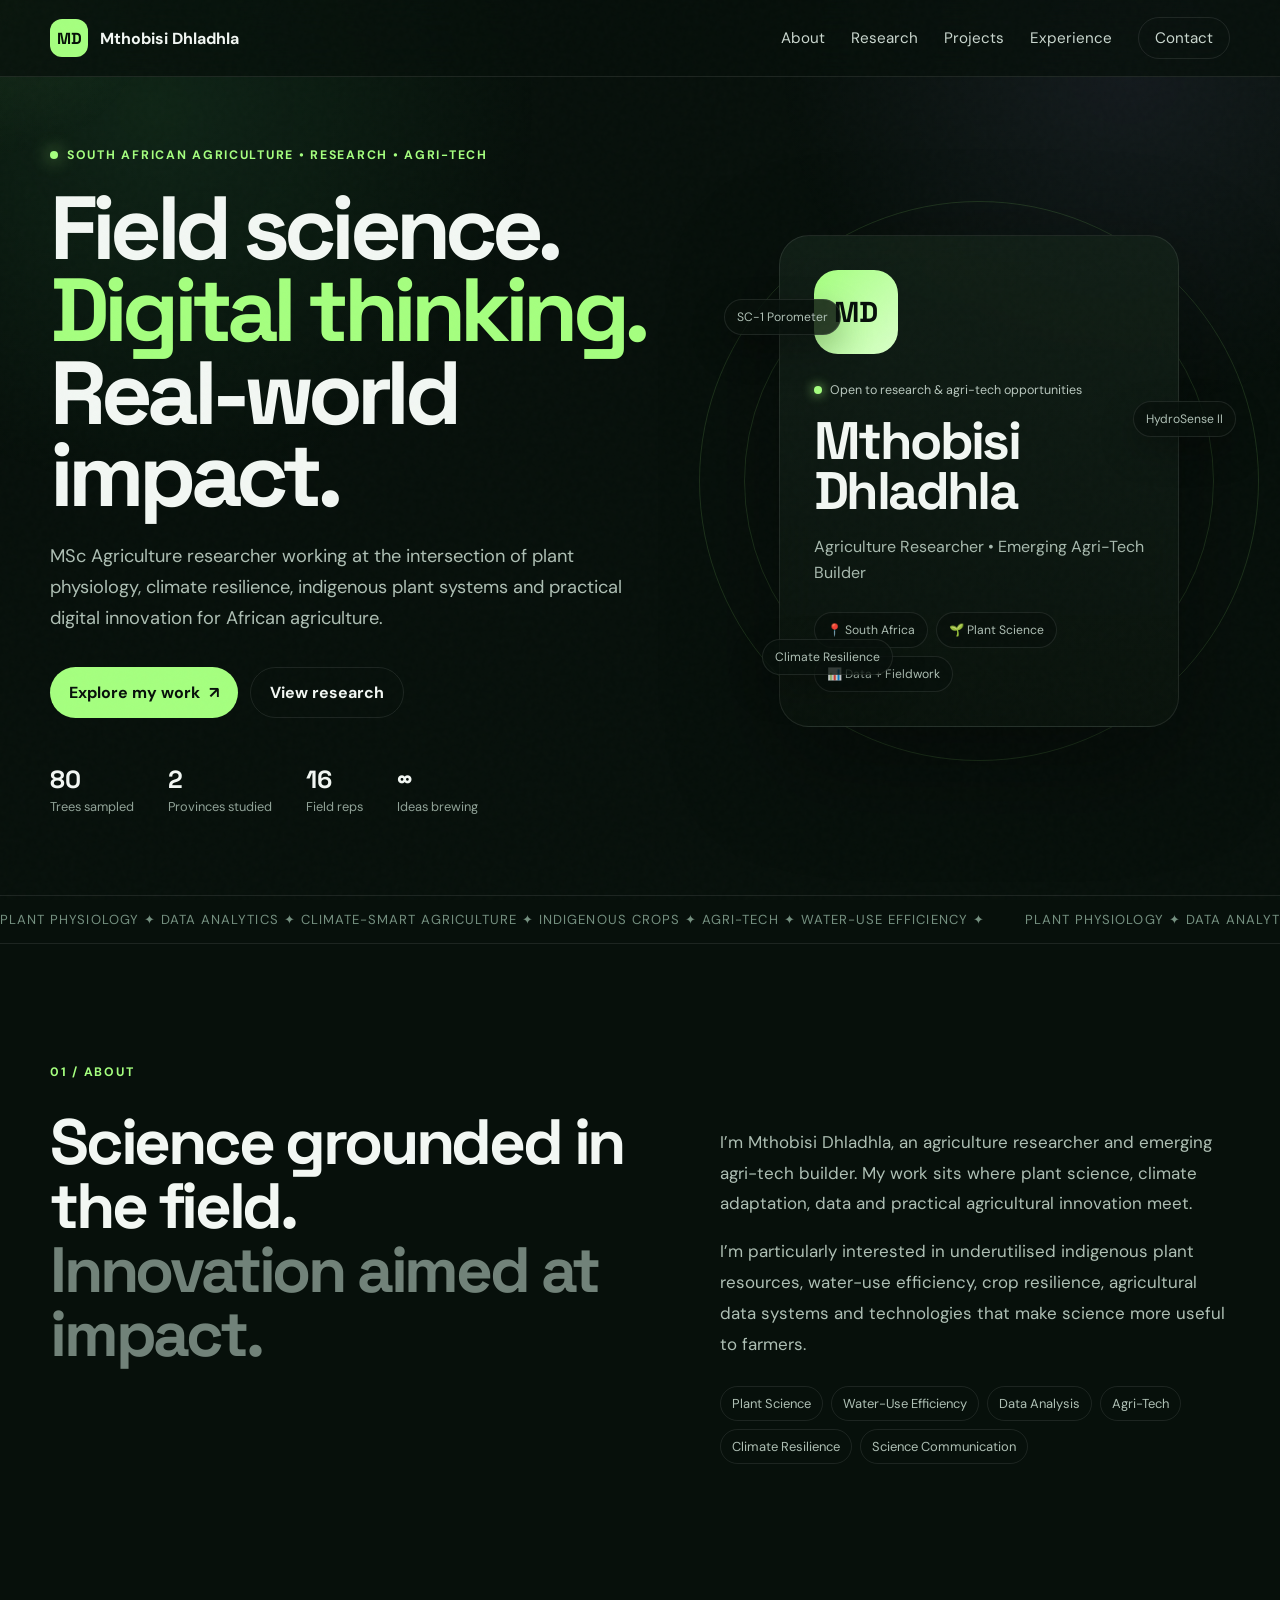
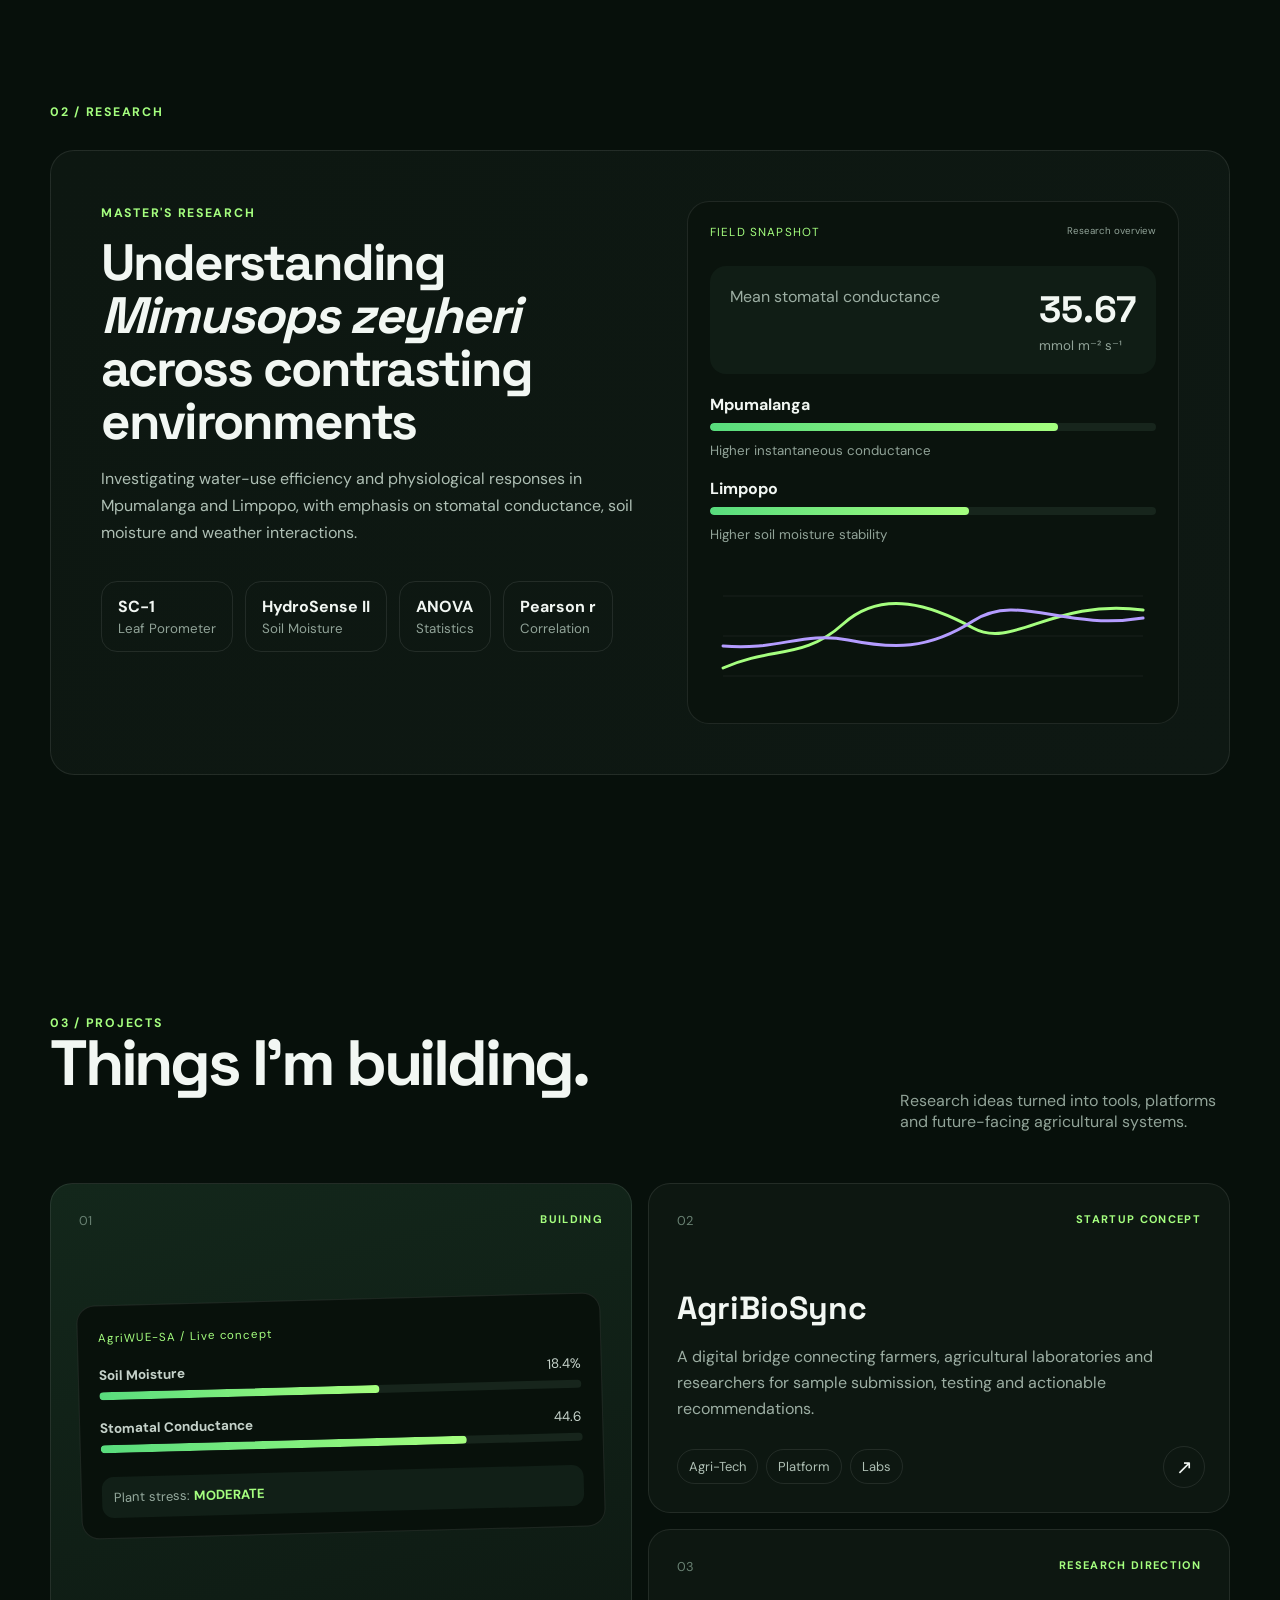
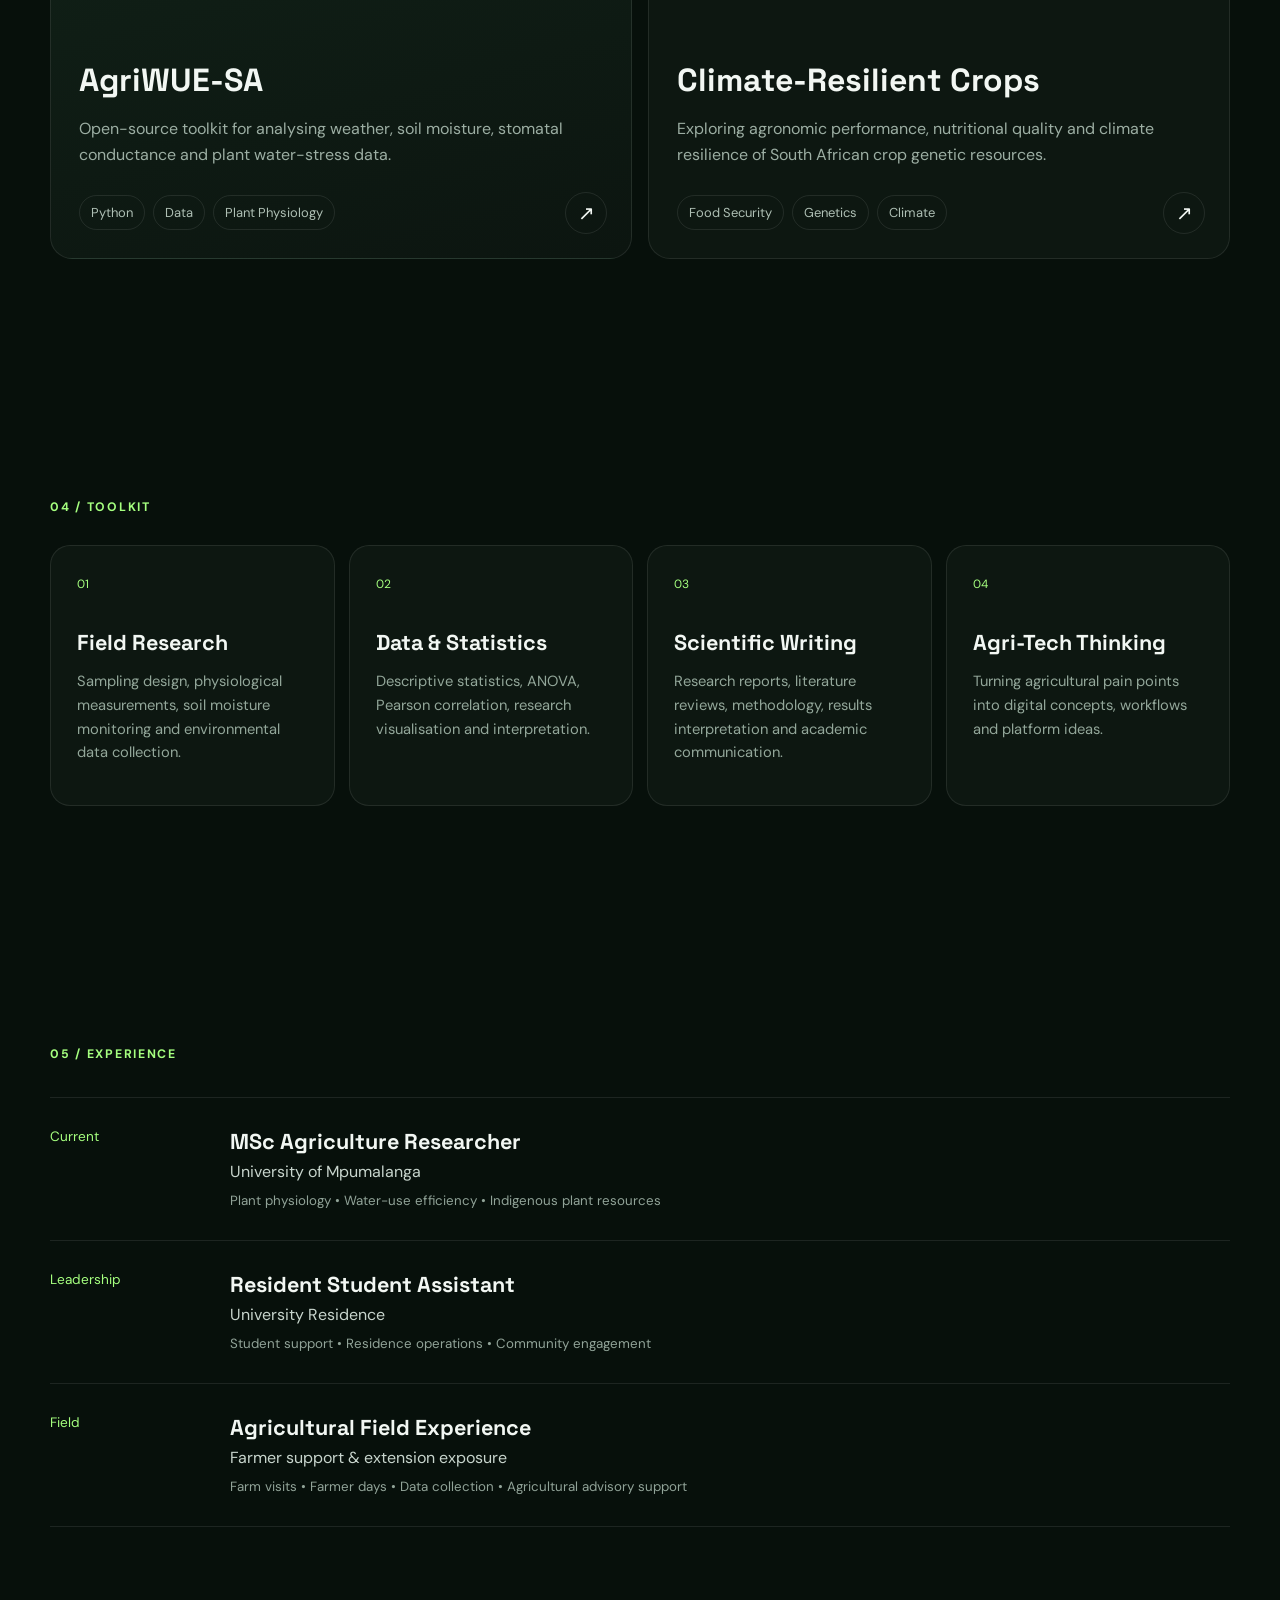
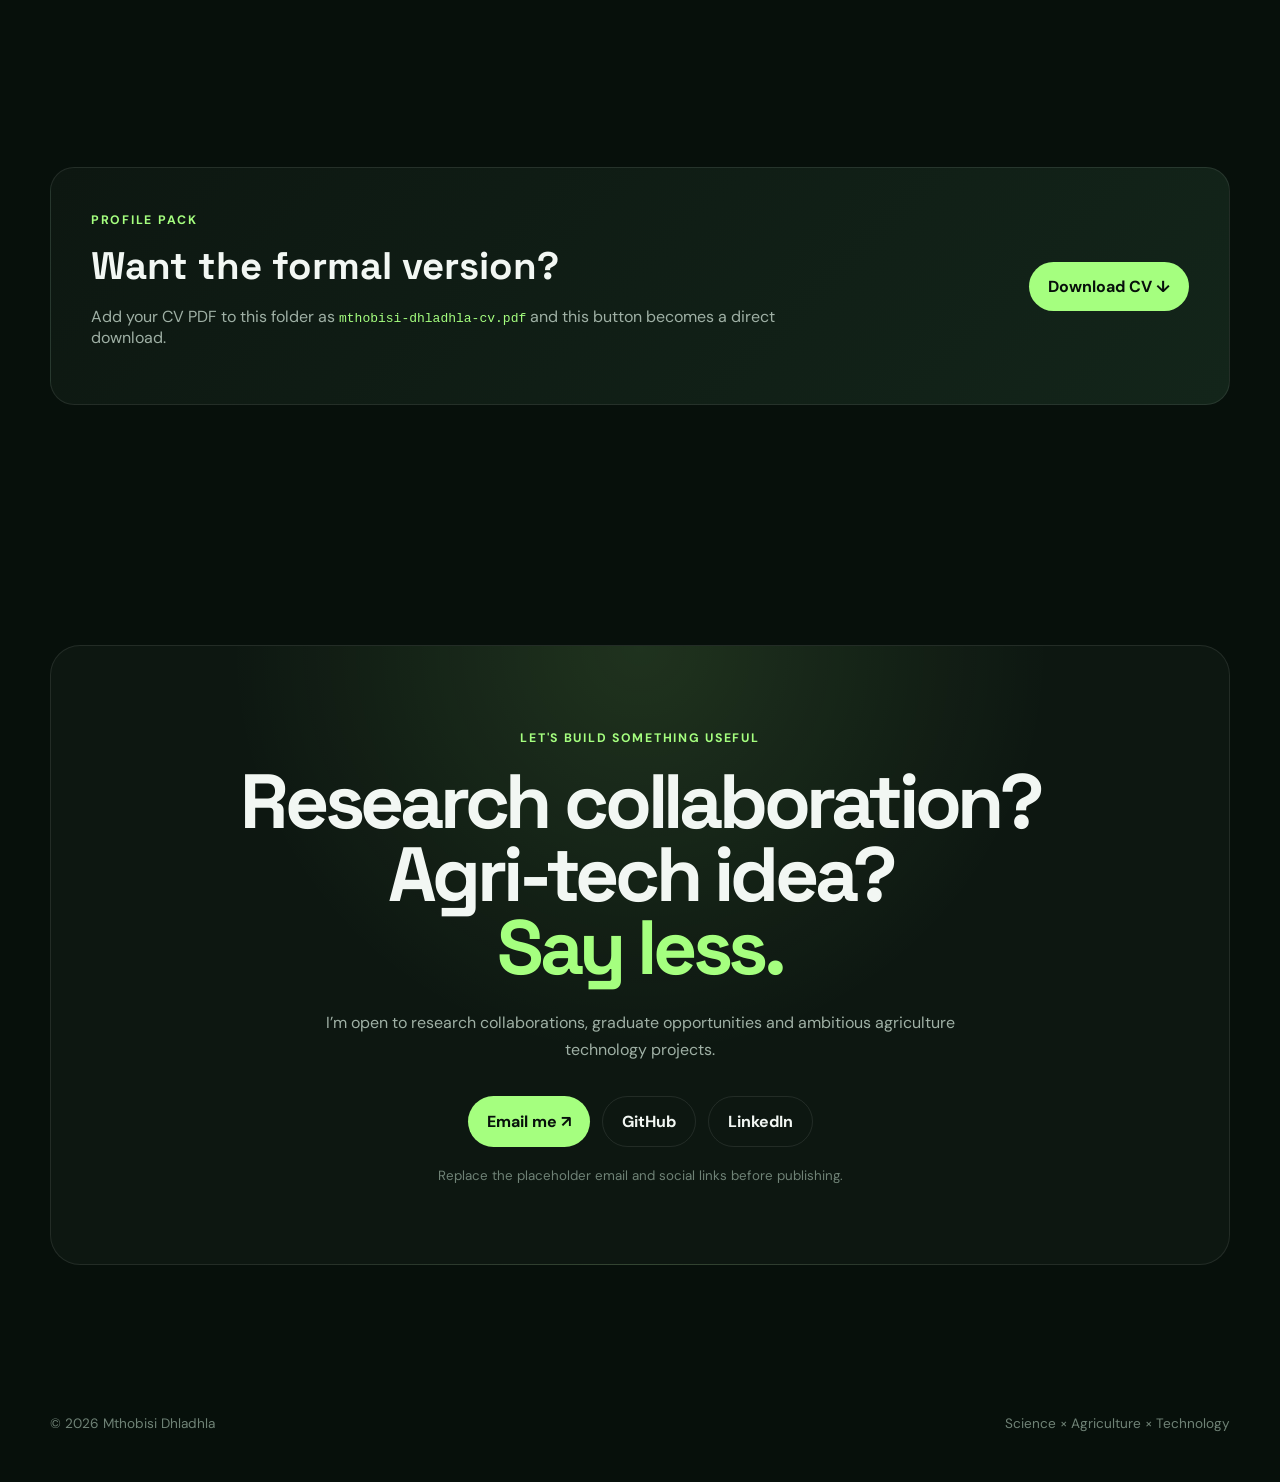
==== index.html @ c4915d4e "Add files via upload" ====
<!DOCTYPE html>
<html lang="en">
<head>
  <meta charset="UTF-8" />
  <meta name="viewport" content="width=device-width, initial-scale=1.0" />

  <title>Mthobisi Dhladhla | Agriculture Researcher & Agri-Tech Builder</title>
  <meta name="description" content="Official portfolio of Mthobisi Dhladhla, a South African agriculture researcher focused on plant physiology, water-use efficiency, climate resilience, indigenous plant systems and agri-tech innovation." />
  <meta name="keywords" content="Mthobisi Dhladhla, agriculture researcher, South Africa, University of Mpumalanga, plant physiology, water use efficiency, Mimusops zeyheri, climate resilient agriculture, agri-tech, indigenous plants" />
  <meta name="author" content="Mthobisi Dhladhla" />
  <meta name="robots" content="index, follow, max-image-preview:large" />
  <meta name="theme-color" content="#07100b" />

  <!-- Replace the URL below with your final custom domain before publishing -->
  <link rel="canonical" href="https://YOUR-DOMAIN.com/" />

  <!-- Open Graph -->
  <meta property="og:type" content="website" />
  <meta property="og:title" content="Mthobisi Dhladhla | Agriculture Researcher & Agri-Tech Builder" />
  <meta property="og:description" content="Research, plant science, climate resilience and agri-tech innovation from South Africa." />
  <meta property="og:url" content="https://YOUR-DOMAIN.com/" />
  <meta property="og:site_name" content="Mthobisi Dhladhla" />
  <meta property="og:image" content="https://YOUR-DOMAIN.com/og-card.svg" />

  <!-- X / Twitter -->
  <meta name="twitter:card" content="summary_large_image" />
  <meta name="twitter:title" content="Mthobisi Dhladhla | Agriculture Researcher & Agri-Tech Builder" />
  <meta name="twitter:description" content="Research, plant science, climate resilience and agri-tech innovation from South Africa." />
  <meta name="twitter:image" content="https://YOUR-DOMAIN.com/og-card.svg" />

  <link rel="icon" href="favicon.svg" type="image/svg+xml" />
  <link rel="preconnect" href="https://fonts.googleapis.com">
  <link rel="preconnect" href="https://fonts.gstatic.com" crossorigin>
  <link href="https://fonts.googleapis.com/css2?family=DM+Sans:wght@400;500;600;700&family=Space+Grotesk:wght@500;600;700&display=swap" rel="stylesheet">
  <link rel="stylesheet" href="styles.css" />

  <script type="application/ld+json">
  {
    "@context": "https://schema.org",
    "@type": "Person",
    "name": "Mthobisi Dhladhla",
    "url": "https://YOUR-DOMAIN.com/",
    "jobTitle": "Agriculture Researcher",
    "description": "South African agriculture researcher working in plant physiology, water-use efficiency, climate resilience, indigenous plant systems and agri-tech.",
    "affiliation": {
      "@type": "CollegeOrUniversity",
      "name": "University of Mpumalanga"
    },
    "knowsAbout": [
      "Agriculture",
      "Plant Physiology",
      "Water-Use Efficiency",
      "Climate Resilience",
      "Mimusops zeyheri",
      "Agri-Tech",
      "Indigenous Plant Resources"
    ],
    "sameAs": [
      "https://github.com/YOUR-USERNAME",
      "https://www.linkedin.com/in/YOUR-LINKEDIN"
    ]
  }
  </script>
</head>
<body>
  <div class="noise"></div>
  <div class="cursor-glow" aria-hidden="true"></div>

  <header class="nav-wrap">
    <nav class="nav container">
      <a class="brand" href="#home" aria-label="Back to top">
        <span class="brand-mark">MD</span>
        <span class="brand-name">Mthobisi Dhladhla</span>
      </a>
      <button class="menu-btn" aria-label="Open navigation" aria-expanded="false">☰</button>
      <div class="nav-links">
        <a href="#about">About</a>
        <a href="#research">Research</a>
        <a href="#projects">Projects</a>
        <a href="#experience">Experience</a>
        <a href="#contact" class="nav-cta">Contact</a>
      </div>
    </nav>
  </header>

  <main>
    <section class="hero container" id="home">
      <div class="hero-copy reveal">
        <div class="eyebrow"><span></span> South African Agriculture • Research • Agri-Tech</div>
        <h1>Field science.<br><em>Digital thinking.</em><br>Real-world impact.</h1>
        <p class="hero-text">
          MSc Agriculture researcher working at the intersection of plant physiology, climate resilience,
          indigenous plant systems and practical digital innovation for African agriculture.
        </p>
        <div class="hero-actions">
          <a href="#projects" class="btn primary">Explore my work <span>↗</span></a>
          <a href="#research" class="btn ghost">View research</a>
        </div>
        <div class="quick-stats">
          <div><strong data-count="80">0</strong><span>Trees sampled</span></div>
          <div><strong data-count="2">0</strong><span>Provinces studied</span></div>
          <div><strong data-count="16">0</strong><span>Field reps</span></div>
          <div><strong>∞</strong><span>Ideas brewing</span></div>
        </div>
      </div>

      <div class="hero-stage reveal">
        <div class="profile-orbit orbit-1"></div>
        <div class="profile-orbit orbit-2"></div>
        <div class="profile-card glass">
          <div class="profile-avatar">MD</div>
          <span class="availability"><i></i> Open to research & agri-tech opportunities</span>
          <h2>Mthobisi<br>Dhladhla</h2>
          <p>Agriculture Researcher • Emerging Agri-Tech Builder</p>
          <div class="profile-meta">
            <span>📍 South Africa</span>
            <span>🌱 Plant Science</span>
            <span>📊 Data + Fieldwork</span>
          </div>
        </div>
        <div class="floating-chip chip-a">SC-1 Porometer</div>
        <div class="floating-chip chip-b">HydroSense II</div>
        <div class="floating-chip chip-c">Climate Resilience</div>
      </div>
    </section>

    <section class="ticker" aria-label="Areas of focus">
      <div class="ticker-track">
        <span>PLANT PHYSIOLOGY ✦ DATA ANALYTICS ✦ CLIMATE-SMART AGRICULTURE ✦ INDIGENOUS CROPS ✦ AGRI-TECH ✦ WATER-USE EFFICIENCY ✦</span>
        <span>PLANT PHYSIOLOGY ✦ DATA ANALYTICS ✦ CLIMATE-SMART AGRICULTURE ✦ INDIGENOUS CROPS ✦ AGRI-TECH ✦ WATER-USE EFFICIENCY ✦</span>
      </div>
    </section>

    <section class="section container" id="about">
      <div class="section-label">01 / About</div>
      <div class="about-grid">
        <h2 class="reveal">Science grounded in the field.<br><span>Innovation aimed at impact.</span></h2>
        <div class="about-copy reveal">
          <p>
            I’m Mthobisi Dhladhla, an agriculture researcher and emerging agri-tech builder. My work sits where
            plant science, climate adaptation, data and practical agricultural innovation meet.
          </p>
          <p>
            I’m particularly interested in underutilised indigenous plant resources, water-use efficiency,
            crop resilience, agricultural data systems and technologies that make science more useful to farmers.
          </p>
          <div class="tags">
            <span>Plant Science</span><span>Water-Use Efficiency</span><span>Data Analysis</span>
            <span>Agri-Tech</span><span>Climate Resilience</span><span>Science Communication</span>
          </div>
        </div>
      </div>
    </section>

    <section class="section container" id="research">
      <div class="section-label">02 / Research</div>
      <div class="research-feature reveal">
        <div class="research-copy">
          <span class="kicker">MASTER'S RESEARCH</span>
          <h2>Understanding <em>Mimusops zeyheri</em> across contrasting environments</h2>
          <p>
            Investigating water-use efficiency and physiological responses in Mpumalanga and Limpopo,
            with emphasis on stomatal conductance, soil moisture and weather interactions.
          </p>
          <div class="metric-row">
            <div><span>SC-1</span><small>Leaf Porometer</small></div>
            <div><span>HydroSense II</span><small>Soil Moisture</small></div>
            <div><span>ANOVA</span><small>Statistics</small></div>
            <div><span>Pearson r</span><small>Correlation</small></div>
          </div>
        </div>

        <div class="research-dashboard">
          <div class="dash-head"><span>FIELD SNAPSHOT</span><small>Research overview</small></div>
          <div class="dash-stat"><span>Mean stomatal conductance</span><strong>35.67</strong><small>mmol m⁻² s⁻¹</small></div>
          <div class="comparison">
            <div>
              <span>Mpumalanga</span>
              <div class="bar"><i style="width:78%"></i></div>
              <small>Higher instantaneous conductance</small>
            </div>
            <div>
              <span>Limpopo</span>
              <div class="bar"><i style="width:58%"></i></div>
              <small>Higher soil moisture stability</small>
            </div>
          </div>
          <svg class="spark" viewBox="0 0 420 120" role="img" aria-label="Stylised field response trend">
            <path class="gridline" d="M0 100H420M0 60H420M0 20H420" />
            <path class="trend trend-a" d="M0 92 C50 70, 80 84, 120 48 S210 30, 250 52 S330 22, 420 34" />
            <path class="trend trend-b" d="M0 70 C55 75, 80 55, 125 64 S205 74, 250 45 S340 55, 420 42" />
          </svg>
        </div>
      </div>
    </section>

    <section class="section container" id="projects">
      <div class="section-heading">
        <div>
          <div class="section-label">03 / Projects</div>
          <h2>Things I’m building.</h2>
        </div>
        <p>Research ideas turned into tools, platforms and future-facing agricultural systems.</p>
      </div>

      <div class="project-grid">
        <article class="project-card featured reveal" data-project="agriwue">
          <div class="project-top"><span class="project-num">01</span><span class="status">BUILDING</span></div>
          <div class="project-visual mini-dashboard">
            <span class="mini-label">AgriWUE-SA / Live concept</span>
            <div class="mini-row"><b>Soil Moisture</b><span>18.4%</span></div>
            <div class="mini-bar"><i style="width:58%"></i></div>
            <div class="mini-row"><b>Stomatal Conductance</b><span>44.6</span></div>
            <div class="mini-bar"><i style="width:76%"></i></div>
            <div class="stress">Plant stress: <strong>MODERATE</strong></div>
          </div>
          <div class="project-content">
            <h3>AgriWUE-SA</h3>
            <p>Open-source toolkit for analysing weather, soil moisture, stomatal conductance and plant water-stress data.</p>
            <div class="project-tags"><span>Python</span><span>Data</span><span>Plant Physiology</span></div>
          </div>
          <button class="project-open" aria-label="Open AgriWUE-SA details">↗</button>
        </article>

        <article class="project-card reveal" data-project="agribiosync">
          <div class="project-top"><span class="project-num">02</span><span class="status">STARTUP CONCEPT</span></div>
          <div class="project-content">
            <h3>AgriBioSync</h3>
            <p>A digital bridge connecting farmers, agricultural laboratories and researchers for sample submission, testing and actionable recommendations.</p>
            <div class="project-tags"><span>Agri-Tech</span><span>Platform</span><span>Labs</span></div>
          </div>
          <button class="project-open" aria-label="Open AgriBioSync details">↗</button>
        </article>

        <article class="project-card reveal" data-project="climate">
          <div class="project-top"><span class="project-num">03</span><span class="status">RESEARCH DIRECTION</span></div>
          <div class="project-content">
            <h3>Climate-Resilient Crops</h3>
            <p>Exploring agronomic performance, nutritional quality and climate resilience of South African crop genetic resources.</p>
            <div class="project-tags"><span>Food Security</span><span>Genetics</span><span>Climate</span></div>
          </div>
          <button class="project-open" aria-label="Open climate resilient crops details">↗</button>
        </article>
      </div>
    </section>

    <section class="section container" id="skills">
      <div class="section-label">04 / Toolkit</div>
      <div class="skill-grid">
        <article class="skill-card reveal"><span>01</span><h3>Field Research</h3><p>Sampling design, physiological measurements, soil moisture monitoring and environmental data collection.</p></article>
        <article class="skill-card reveal"><span>02</span><h3>Data & Statistics</h3><p>Descriptive statistics, ANOVA, Pearson correlation, research visualisation and interpretation.</p></article>
        <article class="skill-card reveal"><span>03</span><h3>Scientific Writing</h3><p>Research reports, literature reviews, methodology, results interpretation and academic communication.</p></article>
        <article class="skill-card reveal"><span>04</span><h3>Agri-Tech Thinking</h3><p>Turning agricultural pain points into digital concepts, workflows and platform ideas.</p></article>
      </div>
    </section>

    <section class="section container" id="experience">
      <div class="section-label">05 / Experience</div>
      <div class="timeline">
        <div class="timeline-item reveal">
          <div class="time">Current</div>
          <div><h3>MSc Agriculture Researcher</h3><p>University of Mpumalanga</p><small>Plant physiology • Water-use efficiency • Indigenous plant resources</small></div>
        </div>
        <div class="timeline-item reveal">
          <div class="time">Leadership</div>
          <div><h3>Resident Student Assistant</h3><p>University Residence</p><small>Student support • Residence operations • Community engagement</small></div>
        </div>
        <div class="timeline-item reveal">
          <div class="time">Field</div>
          <div><h3>Agricultural Field Experience</h3><p>Farmer support & extension exposure</p><small>Farm visits • Farmer days • Data collection • Agricultural advisory support</small></div>
        </div>
      </div>
    </section>

    <section class="section container" id="cv">
      <div class="cv-panel reveal">
        <div>
          <span class="kicker">PROFILE PACK</span>
          <h2>Want the formal version?</h2>
          <p>Add your CV PDF to this folder as <code>mthobisi-dhladhla-cv.pdf</code> and this button becomes a direct download.</p>
        </div>
        <a class="btn primary" href="mthobisi-dhladhla-cv.pdf" download>Download CV ↓</a>
      </div>
    </section>

    <section class="section container" id="contact">
      <div class="contact-card reveal">
        <span class="kicker">LET'S BUILD SOMETHING USEFUL</span>
        <h2>Research collaboration?<br>Agri-tech idea?<br><em>Say less.</em></h2>
        <p>I’m open to research collaborations, graduate opportunities and ambitious agriculture technology projects.</p>
        <div class="contact-actions">
          <a class="btn primary" href="mailto:cmontsh@gmail.com">Email me ↗</a>
          <a class="btn ghost" href="https://github.com/YOUR-USERNAME" target="_blank" rel="noreferrer">GitHub</a>
          <a class="btn ghost" href="https://www.linkedin.com/in/YOUR-LINKEDIN" target="_blank" rel="noreferrer">LinkedIn</a>
        </div>
        <small class="contact-note">Replace the placeholder email and social links before publishing.</small>
      </div>
    </section>
  </main>

  <footer class="container">
    <div>© <span id="year"></span> Mthobisi Dhladhla</div>
    <div>Science × Agriculture × Technology</div>
  </footer>

  <div class="modal" id="projectModal" aria-hidden="true">
    <div class="modal-backdrop" data-close-modal></div>
    <div class="modal-card" role="dialog" aria-modal="true" aria-labelledby="modalTitle">
      <button class="modal-close" data-close-modal aria-label="Close project details">×</button>
      <span class="kicker" id="modalKicker"></span>
      <h2 id="modalTitle"></h2>
      <p id="modalBody"></p>
      <div class="tags" id="modalTags"></div>
    </div>
  </div>

  <script src="script.js"></script>
</body>
</html>
---- styles.css ----
*{box-sizing:border-box}
:root{--bg:#07100b;--surface:#0d1711;--surface2:#111f17;--text:#f2f7f3;--muted:#91a398;--green:#a5ff7f;--green2:#58dc7d;--purple:#b49cff;--line:rgba(255,255,255,.09);--radius:24px}
html{scroll-behavior:smooth}body{margin:0;background:var(--bg);color:var(--text);font-family:"DM Sans",sans-serif;overflow-x:hidden}body:before{content:"";position:fixed;inset:0;pointer-events:none;z-index:-2;background:radial-gradient(circle at 12% 12%,rgba(88,220,125,.10),transparent 28%),radial-gradient(circle at 88% 7%,rgba(180,156,255,.08),transparent 25%)}
.noise{position:fixed;inset:0;opacity:.024;pointer-events:none;z-index:99;background-image:url("data:image/svg+xml,%3Csvg viewBox='0 0 180 180' xmlns='http://www.w3.org/2000/svg'%3E%3Cfilter id='n'%3E%3CfeTurbulence type='fractalNoise' baseFrequency='.9' numOctaves='4' stitchTiles='stitch'/%3E%3C/filter%3E%3Crect width='100%25' height='100%25' filter='url(%23n)' opacity='.8'/%3E%3C/svg%3E")}.cursor-glow{position:fixed;width:340px;height:340px;border-radius:50%;background:radial-gradient(circle,rgba(165,255,127,.08),transparent 65%);pointer-events:none;transform:translate(-50%,-50%);z-index:-1}
.container{width:min(1180px,calc(100% - 40px));margin:auto}.nav-wrap{position:sticky;top:0;z-index:50;background:rgba(7,16,11,.76);backdrop-filter:blur(18px);border-bottom:1px solid var(--line)}.nav{height:76px;display:flex;align-items:center;justify-content:space-between}.brand{display:flex;align-items:center;gap:12px;text-decoration:none;color:var(--text);font-weight:700}.brand-mark{display:grid;place-items:center;width:38px;height:38px;border-radius:12px;background:var(--green);color:#061008;font-family:"Space Grotesk"}.nav-links{display:flex;gap:26px;align-items:center}.nav-links a{color:#cad7cf;text-decoration:none;font-size:.95rem}.nav-links a:hover{color:var(--green)}.nav-cta{border:1px solid var(--line);padding:10px 16px;border-radius:999px}.menu-btn{display:none;background:none;border:0;color:white;font-size:1.5rem}
.hero{min-height:760px;display:grid;grid-template-columns:1.1fr .9fr;gap:65px;align-items:center;padding:70px 0 80px}.eyebrow,.section-label,.kicker{color:var(--green);text-transform:uppercase;letter-spacing:.14em;font-size:.77rem;font-weight:700}.eyebrow{display:flex;align-items:center;gap:9px}.eyebrow span{width:8px;height:8px;background:var(--green);border-radius:50%;box-shadow:0 0 18px var(--green)}h1,h2,h3{font-family:"Space Grotesk",sans-serif;margin-top:0}h1{font-size:clamp(3.4rem,7vw,6.3rem);line-height:.92;letter-spacing:-.065em;margin:24px 0}h1 em,.contact-card em{font-style:normal;color:var(--green)}.hero-text{max-width:650px;color:#aebfb4;font-size:1.14rem;line-height:1.72}.hero-actions,.contact-actions{display:flex;gap:12px;flex-wrap:wrap;margin-top:32px}.btn{display:inline-flex;align-items:center;gap:9px;text-decoration:none;border-radius:999px;padding:14px 19px;font-weight:700;transition:.22s}.btn.primary{background:var(--green);color:#07100b}.btn.ghost{color:var(--text);border:1px solid var(--line)}.btn:hover{transform:translateY(-2px)}.quick-stats{display:flex;gap:34px;margin-top:46px;flex-wrap:wrap}.quick-stats div{display:flex;flex-direction:column}.quick-stats strong{font-family:"Space Grotesk";font-size:1.55rem}.quick-stats span{color:var(--muted);font-size:.8rem;margin-top:3px}
.hero-stage{position:relative;height:540px;display:grid;place-items:center}.glass{background:linear-gradient(180deg,rgba(18,32,23,.88),rgba(10,19,13,.92));border:1px solid var(--line);backdrop-filter:blur(18px)}.profile-card{width:min(400px,88%);padding:34px;border-radius:30px;box-shadow:0 35px 110px rgba(0,0,0,.4);position:relative;z-index:3}.profile-avatar{width:84px;height:84px;display:grid;place-items:center;border-radius:24px;background:linear-gradient(135deg,var(--green),#d9ffc9);color:#07100b;font-family:"Space Grotesk";font-size:1.8rem;font-weight:700;margin-bottom:28px}.availability{display:flex;align-items:center;gap:8px;color:#b8c7be;font-size:.78rem}.availability i{width:8px;height:8px;background:var(--green);border-radius:50%;box-shadow:0 0 12px var(--green)}.profile-card h2{font-size:3.3rem;line-height:.95;letter-spacing:-.05em;margin:18px 0}.profile-card p{color:#a8baaf;line-height:1.6}.profile-meta{display:flex;gap:8px;flex-wrap:wrap;margin-top:26px}.profile-meta span,.floating-chip{border:1px solid var(--line);background:rgba(8,16,11,.82);border-radius:999px;padding:9px 12px;color:#aebfb4;font-size:.76rem}.floating-chip{position:absolute;z-index:5;box-shadow:0 14px 35px rgba(0,0,0,.28)}.chip-a{top:88px;left:-4px}.chip-b{right:-6px;top:190px}.chip-c{left:34px;bottom:76px}.profile-orbit{position:absolute;border:1px solid rgba(165,255,127,.14);border-radius:50%;animation:spin 18s linear infinite}.orbit-1{width:470px;height:470px}.orbit-2{width:560px;height:560px;animation-direction:reverse;animation-duration:26s}@keyframes spin{to{transform:rotate(360deg)}}
.ticker{overflow:hidden;border-block:1px solid var(--line);padding:15px 0;color:#759080;font-size:.82rem;letter-spacing:.08em;white-space:nowrap}.ticker-track{display:flex;width:max-content;animation:ticker 24s linear infinite}.ticker-track span{padding-right:40px}@keyframes ticker{to{transform:translateX(-50%)}}
.section{padding:120px 0}.about-grid{display:grid;grid-template-columns:1.08fr .92fr;gap:72px;margin-top:30px}.about-grid h2,.section-heading h2{font-size:clamp(2.5rem,5vw,4.7rem);line-height:1;letter-spacing:-.05em}.about-grid h2 span{color:#718279}.about-copy p{font-size:1.06rem;line-height:1.82;color:#aebfb4}.tags,.project-tags{display:flex;flex-wrap:wrap;gap:8px;margin-top:26px}.tags span,.project-tags span{border:1px solid var(--line);border-radius:999px;padding:8px 11px;color:#aebfb4;font-size:.81rem}
.research-feature{margin-top:30px;background:linear-gradient(135deg,var(--surface),#0e1813);border:1px solid var(--line);border-radius:var(--radius);padding:50px;display:grid;grid-template-columns:1.05fr .95fr;gap:42px;overflow:hidden}.research-feature h2{font-size:clamp(2.1rem,4vw,4rem);line-height:1.04;letter-spacing:-.04em;margin:14px 0}.research-feature p{color:#aebfb4;line-height:1.7}.metric-row{display:flex;gap:12px;flex-wrap:wrap;margin-top:35px}.metric-row div{border:1px solid var(--line);border-radius:16px;padding:14px 16px;display:flex;flex-direction:column}.metric-row span{font-weight:700}.metric-row small{color:var(--muted);margin-top:3px}.research-dashboard{border:1px solid var(--line);border-radius:22px;background:#0a130d;padding:22px;align-self:stretch}.dash-head{display:flex;justify-content:space-between;color:var(--green);font-size:.73rem;letter-spacing:.1em}.dash-head small{color:var(--muted);letter-spacing:0}.dash-stat{margin:26px 0 20px;padding:20px;border-radius:16px;background:#101d15;display:grid;grid-template-columns:1fr auto;gap:4px 20px}.dash-stat span{color:#9caea3}.dash-stat strong{font-family:"Space Grotesk";font-size:2.3rem}.dash-stat small{color:var(--muted);grid-column:2}.comparison>div{margin:18px 0}.comparison span{font-weight:700}.comparison small{color:var(--muted)}.bar,.mini-bar{height:8px;border-radius:999px;background:#17251c;margin:8px 0;overflow:hidden}.bar i,.mini-bar i{display:block;height:100%;background:linear-gradient(90deg,var(--green2),var(--green));border-radius:inherit}.spark{width:100%;height:120px;margin-top:14px}.gridline{stroke:rgba(255,255,255,.06);fill:none}.trend{fill:none;stroke-width:3;stroke-linecap:round}.trend-a{stroke:var(--green)}.trend-b{stroke:var(--purple)}
.section-heading{display:flex;justify-content:space-between;gap:40px;align-items:end;margin-bottom:35px}.section-heading p{color:var(--muted);max-width:330px}.project-grid{display:grid;grid-template-columns:repeat(2,1fr);gap:16px}.project-card{min-height:330px;background:var(--surface);border:1px solid var(--line);border-radius:22px;padding:28px;position:relative;display:flex;flex-direction:column;transition:.25s}.project-card:hover{transform:translateY(-5px);border-color:rgba(165,255,127,.3)}.project-card.featured{grid-row:span 2;min-height:676px;background:linear-gradient(165deg,#13271b,#0c1510)}.project-top{display:flex;justify-content:space-between}.project-num{font-size:.8rem;color:#688072}.status{font-size:.69rem;color:var(--green);letter-spacing:.12em;font-weight:700}.project-content{margin-top:auto}.project-card h3{font-size:2rem;margin:10px 0}.project-card p{color:#9caea3;line-height:1.65}.project-open{position:absolute;right:24px;bottom:24px;width:42px;height:42px;border:1px solid var(--line);background:transparent;color:var(--text);border-radius:50%;font-size:1.25rem;cursor:pointer}.project-open:hover{background:var(--green);color:#07100b}.mini-dashboard{margin:70px 0 30px;border:1px solid var(--line);border-radius:18px;padding:20px;background:#08110b;transform:rotate(-1.5deg)}.mini-label{color:var(--green);font-size:.72rem;letter-spacing:.08em}.mini-row{display:flex;justify-content:space-between;margin-top:20px;color:#c5d2ca;font-size:.85rem}.stress{margin-top:24px;padding:12px;border-radius:12px;background:#111f17;color:#95a99d;font-size:.82rem}.stress strong{color:var(--green)}
.skill-grid{display:grid;grid-template-columns:repeat(4,1fr);gap:14px;margin-top:30px}.skill-card{border:1px solid var(--line);border-radius:20px;padding:26px;background:var(--surface)}.skill-card>span{color:var(--green);font-size:.75rem}.skill-card h3{font-size:1.35rem;margin:36px 0 12px}.skill-card p{color:#93a79a;line-height:1.6;font-size:.92rem}
.timeline{margin-top:35px;border-top:1px solid var(--line)}.timeline-item{display:grid;grid-template-columns:180px 1fr;padding:30px 0;border-bottom:1px solid var(--line)}.time{color:var(--green);font-size:.85rem}.timeline h3{margin:0 0 6px;font-size:1.35rem}.timeline p{margin:0 0 7px;color:#c8d5cd}.timeline small{color:var(--muted)}
.cv-panel{display:flex;justify-content:space-between;gap:30px;align-items:center;border:1px solid var(--line);border-radius:24px;padding:40px;background:linear-gradient(135deg,#0d1711,#13251a)}.cv-panel h2{font-size:2.4rem;margin:12px 0}.cv-panel p{color:#9fb0a5;max-width:700px}.cv-panel code{color:var(--green)}
.contact-card{text-align:center;padding:80px 24px;border-radius:30px;border:1px solid var(--line);background:radial-gradient(circle at 50% 0%,rgba(165,255,127,.12),transparent 48%),var(--surface)}.contact-card h2{font-size:clamp(2.7rem,6vw,5.8rem);letter-spacing:-.055em;line-height:.95;margin:18px auto 25px}.contact-card p{max-width:650px;margin:auto;color:#9fb0a5;line-height:1.7}.contact-actions{justify-content:center}.contact-note{display:block;margin-top:20px;color:#6f8276}footer{display:flex;justify-content:space-between;gap:20px;padding:30px 0 50px;color:#6f8276;font-size:.85rem}.reveal{opacity:0;transform:translateY(22px);transition:.8s ease}.reveal.visible{opacity:1;transform:none}
.modal{position:fixed;inset:0;z-index:100;display:none}.modal.open{display:grid;place-items:center}.modal-backdrop{position:absolute;inset:0;background:rgba(2,7,4,.75);backdrop-filter:blur(8px)}.modal-card{position:relative;z-index:2;width:min(620px,calc(100% - 30px));background:#0d1711;border:1px solid var(--line);border-radius:26px;padding:34px;box-shadow:0 40px 120px rgba(0,0,0,.55)}.modal-card h2{font-size:2.5rem;margin:12px 0}.modal-card p{color:#a7b8ad;line-height:1.75}.modal-close{position:absolute;top:18px;right:18px;width:38px;height:38px;border-radius:50%;border:1px solid var(--line);background:transparent;color:white;font-size:1.4rem;cursor:pointer}
@media(max-width:950px){.skill-grid{grid-template-columns:repeat(2,1fr)}.hero{grid-template-columns:1fr}.hero-stage{height:510px}.chip-a{left:8%}.chip-b{right:8%}.research-feature,.about-grid{grid-template-columns:1fr}.project-grid{grid-template-columns:1fr}.project-card.featured{grid-row:auto;min-height:560px}}
@media(max-width:760px){.menu-btn{display:block}.brand-name{display:none}.nav-links{position:absolute;top:76px;left:20px;right:20px;display:none;flex-direction:column;align-items:stretch;background:#0c1510;border:1px solid var(--line);border-radius:18px;padding:18px}.nav-links.open{display:flex}.hero{padding-top:54px;gap:12px}.hero-stage{height:450px}.orbit-2{display:none}.profile-card{width:94%}.floating-chip{display:none}.section-heading{display:block}.cv-panel{align-items:flex-start;flex-direction:column}}
@media(max-width:560px){.container{width:min(100% - 28px,1180px)}h1{font-size:3.55rem}.quick-stats{gap:22px}.section{padding:86px 0}.research-feature{padding:26px 20px}.research-dashboard{padding:16px}.dash-stat{grid-template-columns:1fr}.dash-stat small{grid-column:1}.skill-grid{grid-template-columns:1fr}.timeline-item{grid-template-columns:1fr;gap:10px}.contact-card{padding:58px 18px}.profile-card h2{font-size:2.7rem}footer{flex-direction:column}}
@media(prefers-reduced-motion:reduce){*{scroll-behavior:auto!important;animation:none!important;transition:none!important}.reveal{opacity:1;transform:none}.cursor-glow{display:none}}

.hero-name{
  margin:0 0 10px;
  font-family:"Space Grotesk",sans-serif;
  font-size:clamp(1rem,1.8vw,1.2rem);
  font-weight:700;
  letter-spacing:.08em;
  text-transform:uppercase;
  color:#dce8df;
}
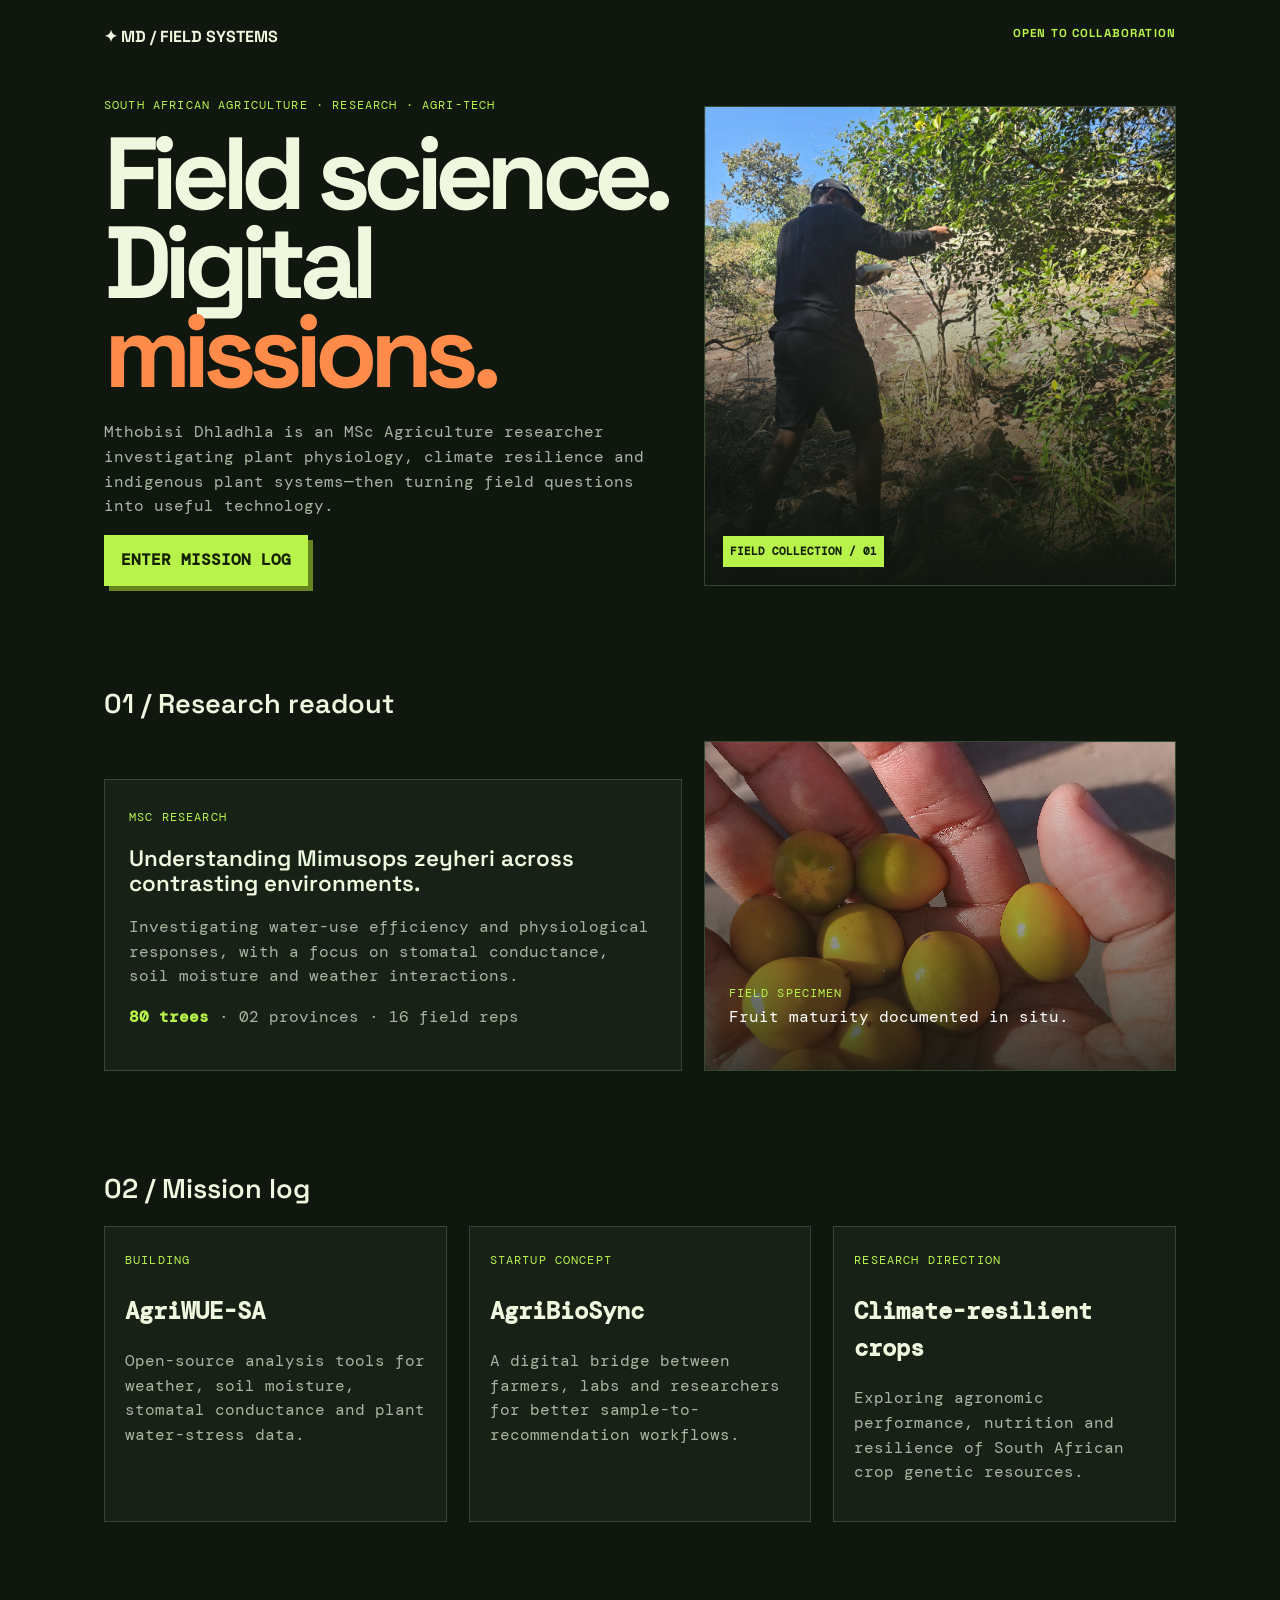
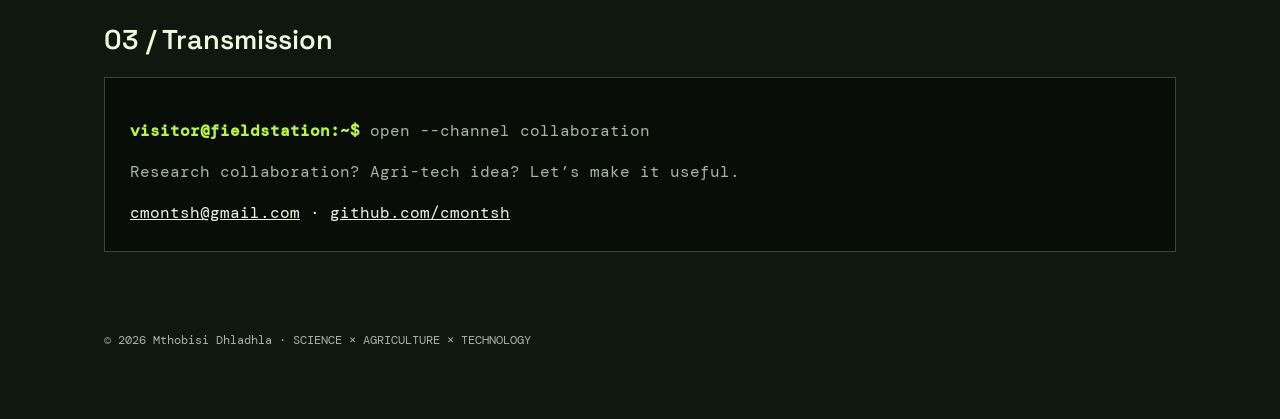
==== commit dce88320: "Update index.html" ====
--- a/index.html
+++ b/index.html
@@ -1,319 +1 @@
-<!DOCTYPE html>
-<html lang="en">
-<head>
-  <meta charset="UTF-8" />
-  <meta name="viewport" content="width=device-width, initial-scale=1.0" />
-
-  <title>Mthobisi Dhladhla | Agriculture Researcher & Agri-Tech Builder</title>
-  <meta name="description" content="Official portfolio of Mthobisi Dhladhla, a South African agriculture researcher focused on plant physiology, water-use efficiency, climate resilience, indigenous plant systems and agri-tech innovation." />
-  <meta name="keywords" content="Mthobisi Dhladhla, agriculture researcher, South Africa, University of Mpumalanga, plant physiology, water use efficiency, Mimusops zeyheri, climate resilient agriculture, agri-tech, indigenous plants" />
-  <meta name="author" content="Mthobisi Dhladhla" />
-  <meta name="robots" content="index, follow, max-image-preview:large" />
-  <meta name="theme-color" content="#07100b" />
-
-  <!-- Replace the URL below with your final custom domain before publishing -->
-  <link rel="canonical" href="https://YOUR-DOMAIN.com/" />
-
-  <!-- Open Graph -->
-  <meta property="og:type" content="website" />
-  <meta property="og:title" content="Mthobisi Dhladhla | Agriculture Researcher & Agri-Tech Builder" />
-  <meta property="og:description" content="Research, plant science, climate resilience and agri-tech innovation from South Africa." />
-  <meta property="og:url" content="https://YOUR-DOMAIN.com/" />
-  <meta property="og:site_name" content="Mthobisi Dhladhla" />
-  <meta property="og:image" content="https://YOUR-DOMAIN.com/og-card.svg" />
-
-  <!-- X / Twitter -->
-  <meta name="twitter:card" content="summary_large_image" />
-  <meta name="twitter:title" content="Mthobisi Dhladhla | Agriculture Researcher & Agri-Tech Builder" />
-  <meta name="twitter:description" content="Research, plant science, climate resilience and agri-tech innovation from South Africa." />
-  <meta name="twitter:image" content="https://YOUR-DOMAIN.com/og-card.svg" />
-
-  <link rel="icon" href="favicon.svg" type="image/svg+xml" />
-  <link rel="preconnect" href="https://fonts.googleapis.com">
-  <link rel="preconnect" href="https://fonts.gstatic.com" crossorigin>
-  <link href="https://fonts.googleapis.com/css2?family=DM+Sans:wght@400;500;600;700&family=Space+Grotesk:wght@500;600;700&display=swap" rel="stylesheet">
-  <link rel="stylesheet" href="styles.css" />
-
-  <script type="application/ld+json">
-  {
-    "@context": "https://schema.org",
-    "@type": "Person",
-    "name": "Mthobisi Dhladhla",
-    "url": "https://YOUR-DOMAIN.com/",
-    "jobTitle": "Agriculture Researcher",
-    "description": "South African agriculture researcher working in plant physiology, water-use efficiency, climate resilience, indigenous plant systems and agri-tech.",
-    "affiliation": {
-      "@type": "CollegeOrUniversity",
-      "name": "University of Mpumalanga"
-    },
-    "knowsAbout": [
-      "Agriculture",
-      "Plant Physiology",
-      "Water-Use Efficiency",
-      "Climate Resilience",
-      "Mimusops zeyheri",
-      "Agri-Tech",
-      "Indigenous Plant Resources"
-    ],
-    "sameAs": [
-      "https://github.com/YOUR-USERNAME",
-      "https://www.linkedin.com/in/YOUR-LINKEDIN"
-    ]
-  }
-  </script>
-</head>
-<body>
-  <div class="noise"></div>
-  <div class="cursor-glow" aria-hidden="true"></div>
-
-  <header class="nav-wrap">
-    <nav class="nav container">
-      <a class="brand" href="#home" aria-label="Back to top">
-        <span class="brand-mark">MD</span>
-        <span class="brand-name">Mthobisi Dhladhla</span>
-      </a>
-      <button class="menu-btn" aria-label="Open navigation" aria-expanded="false">☰</button>
-      <div class="nav-links">
-        <a href="#about">About</a>
-        <a href="#research">Research</a>
-        <a href="#projects">Projects</a>
-        <a href="#experience">Experience</a>
-        <a href="#contact" class="nav-cta">Contact</a>
-      </div>
-    </nav>
-  </header>
-
-  <main>
-    <section class="hero container" id="home">
-      <div class="hero-copy reveal">
-        <div class="eyebrow"><span></span> South African Agriculture • Research • Agri-Tech</div>
-        <h1>Field science.<br><em>Digital thinking.</em><br>Real-world impact.</h1>
-        <p class="hero-text">
-          MSc Agriculture researcher working at the intersection of plant physiology, climate resilience,
-          indigenous plant systems and practical digital innovation for African agriculture.
-        </p>
-        <div class="hero-actions">
-          <a href="#projects" class="btn primary">Explore my work <span>↗</span></a>
-          <a href="#research" class="btn ghost">View research</a>
-        </div>
-        <div class="quick-stats">
-          <div><strong data-count="80">0</strong><span>Trees sampled</span></div>
-          <div><strong data-count="2">0</strong><span>Provinces studied</span></div>
-          <div><strong data-count="16">0</strong><span>Field reps</span></div>
-          <div><strong>∞</strong><span>Ideas brewing</span></div>
-        </div>
-      </div>
-
-      <div class="hero-stage reveal">
-        <div class="profile-orbit orbit-1"></div>
-        <div class="profile-orbit orbit-2"></div>
-        <div class="profile-card glass">
-          <div class="profile-avatar">MD</div>
-          <span class="availability"><i></i> Open to research & agri-tech opportunities</span>
-          <h2>Mthobisi<br>Dhladhla</h2>
-          <p>Agriculture Researcher • Emerging Agri-Tech Builder</p>
-          <div class="profile-meta">
-            <span>📍 South Africa</span>
-            <span>🌱 Plant Science</span>
-            <span>📊 Data + Fieldwork</span>
-          </div>
-        </div>
-        <div class="floating-chip chip-a">SC-1 Porometer</div>
-        <div class="floating-chip chip-b">HydroSense II</div>
-        <div class="floating-chip chip-c">Climate Resilience</div>
-      </div>
-    </section>
-
-    <section class="ticker" aria-label="Areas of focus">
-      <div class="ticker-track">
-        <span>PLANT PHYSIOLOGY ✦ DATA ANALYTICS ✦ CLIMATE-SMART AGRICULTURE ✦ INDIGENOUS CROPS ✦ AGRI-TECH ✦ WATER-USE EFFICIENCY ✦</span>
-        <span>PLANT PHYSIOLOGY ✦ DATA ANALYTICS ✦ CLIMATE-SMART AGRICULTURE ✦ INDIGENOUS CROPS ✦ AGRI-TECH ✦ WATER-USE EFFICIENCY ✦</span>
-      </div>
-    </section>
-
-    <section class="section container" id="about">
-      <div class="section-label">01 / About</div>
-      <div class="about-grid">
-        <h2 class="reveal">Science grounded in the field.<br><span>Innovation aimed at impact.</span></h2>
-        <div class="about-copy reveal">
-          <p>
-            I’m Mthobisi Dhladhla, an agriculture researcher and emerging agri-tech builder. My work sits where
-            plant science, climate adaptation, data and practical agricultural innovation meet.
-          </p>
-          <p>
-            I’m particularly interested in underutilised indigenous plant resources, water-use efficiency,
-            crop resilience, agricultural data systems and technologies that make science more useful to farmers.
-          </p>
-          <div class="tags">
-            <span>Plant Science</span><span>Water-Use Efficiency</span><span>Data Analysis</span>
-            <span>Agri-Tech</span><span>Climate Resilience</span><span>Science Communication</span>
-          </div>
-        </div>
-      </div>
-    </section>
-
-    <section class="section container" id="research">
-      <div class="section-label">02 / Research</div>
-      <div class="research-feature reveal">
-        <div class="research-copy">
-          <span class="kicker">MASTER'S RESEARCH</span>
-          <h2>Understanding <em>Mimusops zeyheri</em> across contrasting environments</h2>
-          <p>
-            Investigating water-use efficiency and physiological responses in Mpumalanga and Limpopo,
-            with emphasis on stomatal conductance, soil moisture and weather interactions.
-          </p>
-          <div class="metric-row">
-            <div><span>SC-1</span><small>Leaf Porometer</small></div>
-            <div><span>HydroSense II</span><small>Soil Moisture</small></div>
-            <div><span>ANOVA</span><small>Statistics</small></div>
-            <div><span>Pearson r</span><small>Correlation</small></div>
-          </div>
-        </div>
-
-        <div class="research-dashboard">
-          <div class="dash-head"><span>FIELD SNAPSHOT</span><small>Research overview</small></div>
-          <div class="dash-stat"><span>Mean stomatal conductance</span><strong>35.67</strong><small>mmol m⁻² s⁻¹</small></div>
-          <div class="comparison">
-            <div>
-              <span>Mpumalanga</span>
-              <div class="bar"><i style="width:78%"></i></div>
-              <small>Higher instantaneous conductance</small>
-            </div>
-            <div>
-              <span>Limpopo</span>
-              <div class="bar"><i style="width:58%"></i></div>
-              <small>Higher soil moisture stability</small>
-            </div>
-          </div>
-          <svg class="spark" viewBox="0 0 420 120" role="img" aria-label="Stylised field response trend">
-            <path class="gridline" d="M0 100H420M0 60H420M0 20H420" />
-            <path class="trend trend-a" d="M0 92 C50 70, 80 84, 120 48 S210 30, 250 52 S330 22, 420 34" />
-            <path class="trend trend-b" d="M0 70 C55 75, 80 55, 125 64 S205 74, 250 45 S340 55, 420 42" />
-          </svg>
-        </div>
-      </div>
-    </section>
-
-    <section class="section container" id="projects">
-      <div class="section-heading">
-        <div>
-          <div class="section-label">03 / Projects</div>
-          <h2>Things I’m building.</h2>
-        </div>
-        <p>Research ideas turned into tools, platforms and future-facing agricultural systems.</p>
-      </div>
-
-      <div class="project-grid">
-        <article class="project-card featured reveal" data-project="agriwue">
-          <div class="project-top"><span class="project-num">01</span><span class="status">BUILDING</span></div>
-          <div class="project-visual mini-dashboard">
-            <span class="mini-label">AgriWUE-SA / Live concept</span>
-            <div class="mini-row"><b>Soil Moisture</b><span>18.4%</span></div>
-            <div class="mini-bar"><i style="width:58%"></i></div>
-            <div class="mini-row"><b>Stomatal Conductance</b><span>44.6</span></div>
-            <div class="mini-bar"><i style="width:76%"></i></div>
-            <div class="stress">Plant stress: <strong>MODERATE</strong></div>
-          </div>
-          <div class="project-content">
-            <h3>AgriWUE-SA</h3>
-            <p>Open-source toolkit for analysing weather, soil moisture, stomatal conductance and plant water-stress data.</p>
-            <div class="project-tags"><span>Python</span><span>Data</span><span>Plant Physiology</span></div>
-          </div>
-          <button class="project-open" aria-label="Open AgriWUE-SA details">↗</button>
-        </article>
-
-        <article class="project-card reveal" data-project="agribiosync">
-          <div class="project-top"><span class="project-num">02</span><span class="status">STARTUP CONCEPT</span></div>
-          <div class="project-content">
-            <h3>AgriBioSync</h3>
-            <p>A digital bridge connecting farmers, agricultural laboratories and researchers for sample submission, testing and actionable recommendations.</p>
-            <div class="project-tags"><span>Agri-Tech</span><span>Platform</span><span>Labs</span></div>
-          </div>
-          <button class="project-open" aria-label="Open AgriBioSync details">↗</button>
-        </article>
-
-        <article class="project-card reveal" data-project="climate">
-          <div class="project-top"><span class="project-num">03</span><span class="status">RESEARCH DIRECTION</span></div>
-          <div class="project-content">
-            <h3>Climate-Resilient Crops</h3>
-            <p>Exploring agronomic performance, nutritional quality and climate resilience of South African crop genetic resources.</p>
-            <div class="project-tags"><span>Food Security</span><span>Genetics</span><span>Climate</span></div>
-          </div>
-          <button class="project-open" aria-label="Open climate resilient crops details">↗</button>
-        </article>
-      </div>
-    </section>
-
-    <section class="section container" id="skills">
-      <div class="section-label">04 / Toolkit</div>
-      <div class="skill-grid">
-        <article class="skill-card reveal"><span>01</span><h3>Field Research</h3><p>Sampling design, physiological measurements, soil moisture monitoring and environmental data collection.</p></article>
-        <article class="skill-card reveal"><span>02</span><h3>Data & Statistics</h3><p>Descriptive statistics, ANOVA, Pearson correlation, research visualisation and interpretation.</p></article>
-        <article class="skill-card reveal"><span>03</span><h3>Scientific Writing</h3><p>Research reports, literature reviews, methodology, results interpretation and academic communication.</p></article>
-        <article class="skill-card reveal"><span>04</span><h3>Agri-Tech Thinking</h3><p>Turning agricultural pain points into digital concepts, workflows and platform ideas.</p></article>
-      </div>
-    </section>
-
-    <section class="section container" id="experience">
-      <div class="section-label">05 / Experience</div>
-      <div class="timeline">
-        <div class="timeline-item reveal">
-          <div class="time">Current</div>
-          <div><h3>MSc Agriculture Researcher</h3><p>University of Mpumalanga</p><small>Plant physiology • Water-use efficiency • Indigenous plant resources</small></div>
-        </div>
-        <div class="timeline-item reveal">
-          <div class="time">Leadership</div>
-          <div><h3>Resident Student Assistant</h3><p>University Residence</p><small>Student support • Residence operations • Community engagement</small></div>
-        </div>
-        <div class="timeline-item reveal">
-          <div class="time">Field</div>
-          <div><h3>Agricultural Field Experience</h3><p>Farmer support & extension exposure</p><small>Farm visits • Farmer days • Data collection • Agricultural advisory support</small></div>
-        </div>
-      </div>
-    </section>
-
-    <section class="section container" id="cv">
-      <div class="cv-panel reveal">
-        <div>
-          <span class="kicker">PROFILE PACK</span>
-          <h2>Want the formal version?</h2>
-          <p>Add your CV PDF to this folder as <code>mthobisi-dhladhla-cv.pdf</code> and this button becomes a direct download.</p>
-        </div>
-        <a class="btn primary" href="mthobisi-dhladhla-cv.pdf" download>Download CV ↓</a>
-      </div>
-    </section>
-
-    <section class="section container" id="contact">
-      <div class="contact-card reveal">
-        <span class="kicker">LET'S BUILD SOMETHING USEFUL</span>
-        <h2>Research collaboration?<br>Agri-tech idea?<br><em>Say less.</em></h2>
-        <p>I’m open to research collaborations, graduate opportunities and ambitious agriculture technology projects.</p>
-        <div class="contact-actions">
-          <a class="btn primary" href="mailto:cmontsh@gmail.com">Email me ↗</a>
-          <a class="btn ghost" href="https://github.com/YOUR-USERNAME" target="_blank" rel="noreferrer">GitHub</a>
-          <a class="btn ghost" href="https://www.linkedin.com/in/YOUR-LINKEDIN" target="_blank" rel="noreferrer">LinkedIn</a>
-        </div>
-        <small class="contact-note">Replace the placeholder email and social links before publishing.</small>
-      </div>
-    </section>
-  </main>
-
-  <footer class="container">
-    <div>© <span id="year"></span> Mthobisi Dhladhla</div>
-    <div>Science × Agriculture × Technology</div>
-  </footer>
-
-  <div class="modal" id="projectModal" aria-hidden="true">
-    <div class="modal-backdrop" data-close-modal></div>
-    <div class="modal-card" role="dialog" aria-modal="true" aria-labelledby="modalTitle">
-      <button class="modal-close" data-close-modal aria-label="Close project details">×</button>
-      <span class="kicker" id="modalKicker"></span>
-      <h2 id="modalTitle"></h2>
-      <p id="modalBody"></p>
-      <div class="tags" id="modalTags"></div>
-    </div>
-  </div>
-
-  <script src="script.js"></script>
-</body>
-</html>
+<!doctype html><meta charset="utf-8"><meta name="viewport" content="width=device-width,initial-scale=1"><title>Mthobisi Dhladhla | Field Mission Control</title><style>@import url('https://fonts.googleapis.com/css2?family=DM+Mono&family=Space+Grotesk:wght@500;700&display=swap');:root{--ink:#eff7df;--muted:#a8b5a0;--night:#10170f;--panel:#172116;--line:#344831;--lime:#b8f34c;--orange:#ff8b4b}*{box-sizing:border-box}body{margin:0;background:var(--night);color:var(--ink);font:16px/1.55 'DM Mono',monospace}main{max-width:1120px;margin:auto;padding:26px 24px 70px}nav{display:flex;justify-content:space-between;margin-bottom:50px;font:700 1rem 'Space Grotesk'}.kicker{color:var(--lime);font-size:.72rem;letter-spacing:.1em;text-transform:uppercase}.hero,.research,.quests{display:grid;grid-template-columns:1.1fr .9fr;gap:22px;align-items:end}h1{font:700 clamp(3.5rem,8vw,7.2rem)/.87 'Space Grotesk';letter-spacing:-.075em;margin:14px 0 24px}h1 i{font-style:normal;color:var(--orange)}p{color:var(--muted)}.btn{display:inline-block;padding:13px 17px;background:var(--lime);color:#142000;text-decoration:none;font-weight:bold;box-shadow:5px 5px #67851f}.field{min-height:480px;background:linear-gradient(0deg,#10170f,transparent 70%),url('IMG-20250605-WA0071.jpg') center/cover;border:1px solid var(--line);position:relative}.field b{position:absolute;bottom:18px;left:18px;background:var(--lime);color:#142000;padding:7px;font-size:.7rem}.section{margin-top:100px}.title{font:600 1.7rem 'Space Grotesk';margin-bottom:20px}.card{background:var(--panel);border:1px solid var(--line);padding:24px}.card h2{font:600 1.4rem/1.1 'Space Grotesk'}.fruit{min-height:330px;background:linear-gradient(0deg,rgba(16,23,15,.8),transparent),url('20260718_153441.jpg') center/cover;display:flex;align-items:end}.fruit p{color:white}.quests{grid-template-columns:repeat(3,1fr);align-items:stretch}.quest{background:var(--panel);border:1px solid var(--line);padding:20px;transition:.2s}.quest:hover{transform:translateY(-8px) rotate(-1deg);border-color:var(--lime);box-shadow:8px 9px var(--lime)}.console{background:#080d08;border:1px solid var(--line);padding:25px}.console a{color:var(--ink)}footer{margin-top:80px;color:var(--muted);font-size:.72rem}@media(max-width:720px){main{padding:20px 16px}.hero,.research,.quests{grid-template-columns:1fr}.field{min-height:380px}.section{margin-top:70px}}</style><main><nav><span>✦ MD / FIELD SYSTEMS</span><span class="kicker">open to collaboration</span></nav><header class="hero"><div><div class="kicker">South African agriculture · research · agri-tech</div><h1>Field science.<br>Digital <i>missions.</i></h1><p>Mthobisi Dhladhla is an MSc Agriculture researcher investigating plant physiology, climate resilience and indigenous plant systems—then turning field questions into useful technology.</p><a class="btn" href="#missions">ENTER MISSION LOG</a></div><div class="field"><b>FIELD COLLECTION / 01</b></div></header><section class="section"><div class="title">01 / Research readout</div><div class="research"><article class="card"><span class="kicker">MSc research</span><h2>Understanding Mimusops zeyheri across contrasting environments.</h2><p>Investigating water-use efficiency and physiological responses, with a focus on stomatal conductance, soil moisture and weather interactions.</p><p><b style="color:var(--lime)">80 trees</b> · 02 provinces · 16 field reps</p></article><aside class="card fruit"><p><span class="kicker">field specimen</span><br>Fruit maturity documented in situ.</p></aside></div></section><section class="section" id="missions"><div class="title">02 / Mission log</div><div class="quests"><article class="quest"><span class="kicker">building</span><h2>AgriWUE-SA</h2><p>Open-source analysis tools for weather, soil moisture, stomatal conductance and plant water-stress data.</p></article><article class="quest"><span class="kicker">startup concept</span><h2>AgriBioSync</h2><p>A digital bridge between farmers, labs and researchers for better sample-to-recommendation workflows.</p></article><article class="quest"><span class="kicker">research direction</span><h2>Climate-resilient crops</h2><p>Exploring agronomic performance, nutrition and resilience of South African crop genetic resources.</p></article></div></section><section class="section"><div class="title">03 / Transmission</div><div class="console"><p><b style="color:var(--lime)">visitor@fieldstation:~$</b> open --channel collaboration</p><p>Research collaboration? Agri-tech idea? Let’s make it useful.</p><a href="mailto:cmontsh@gmail.com">cmontsh@gmail.com</a> · <a href="https://github.com/cmontsh">github.com/cmontsh</a></div></section><footer>© 2026 Mthobisi Dhladhla · SCIENCE × AGRICULTURE × TECHNOLOGY</footer></main>
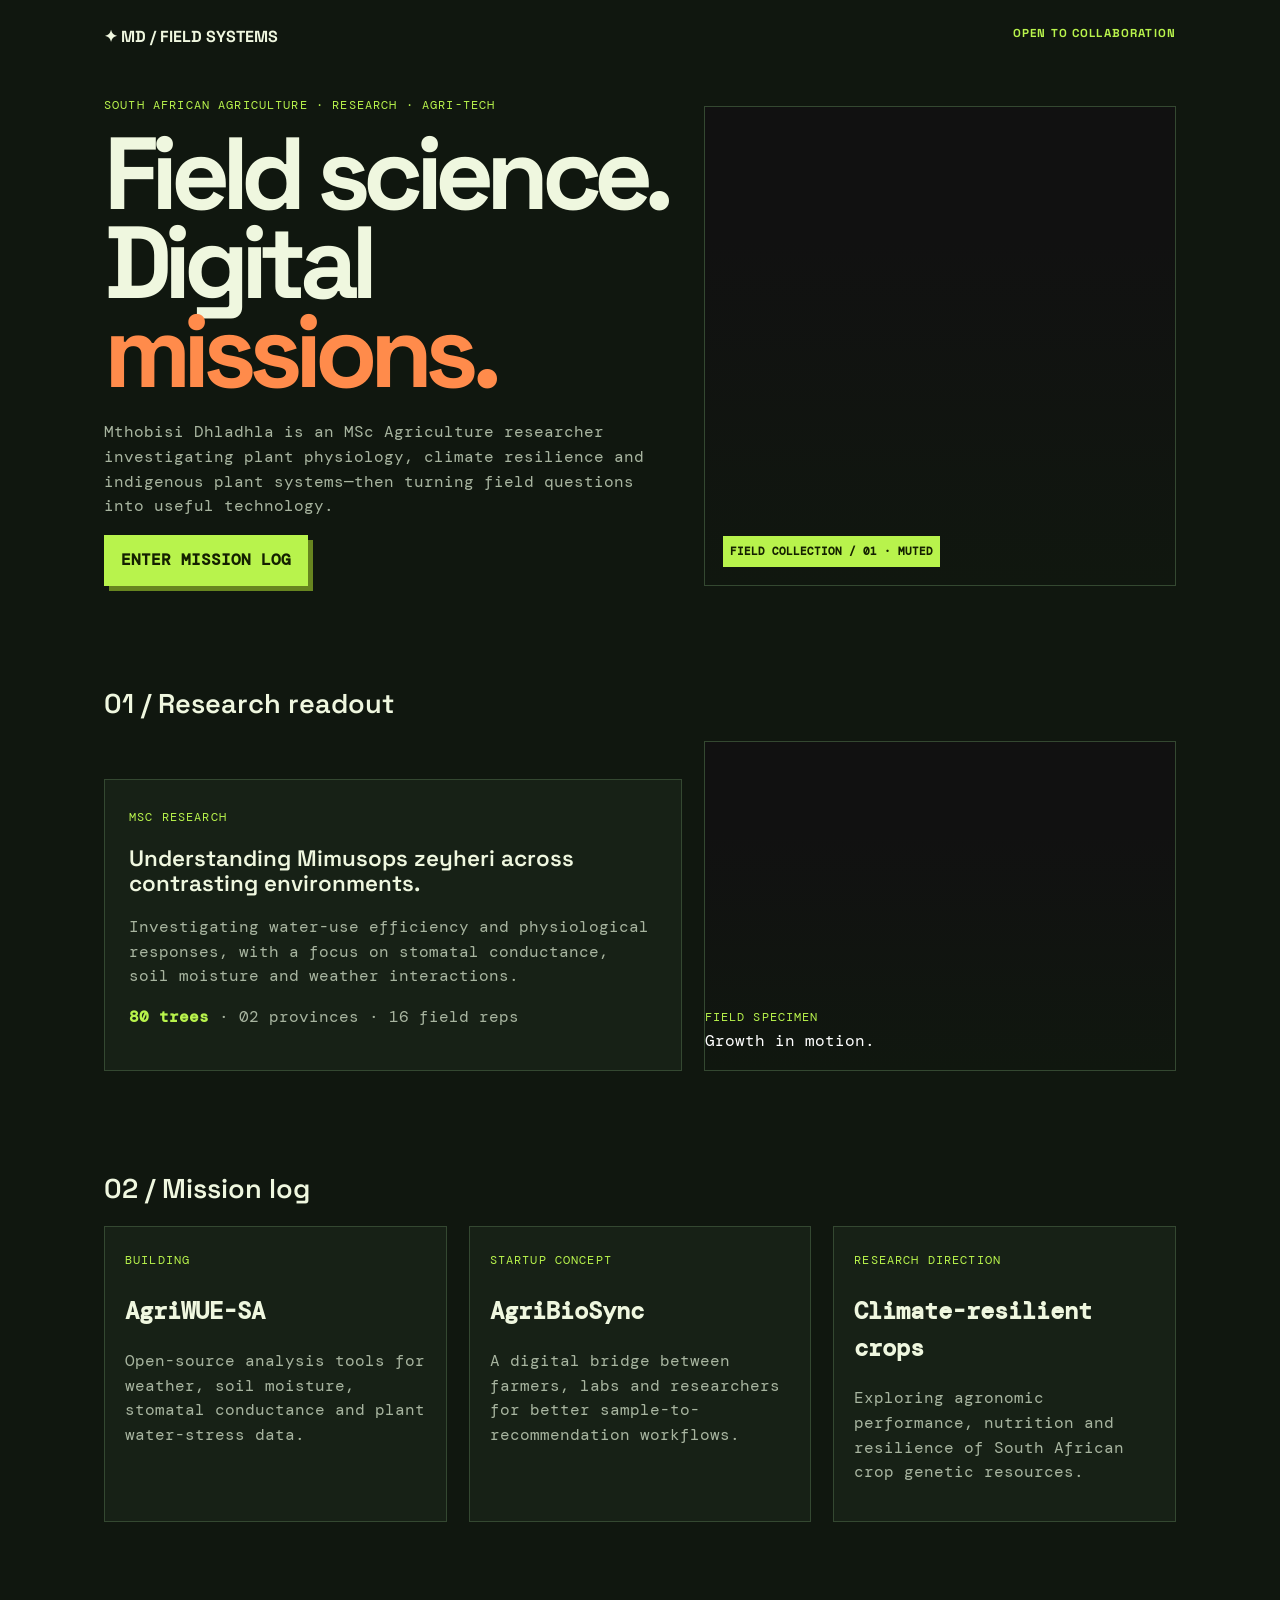
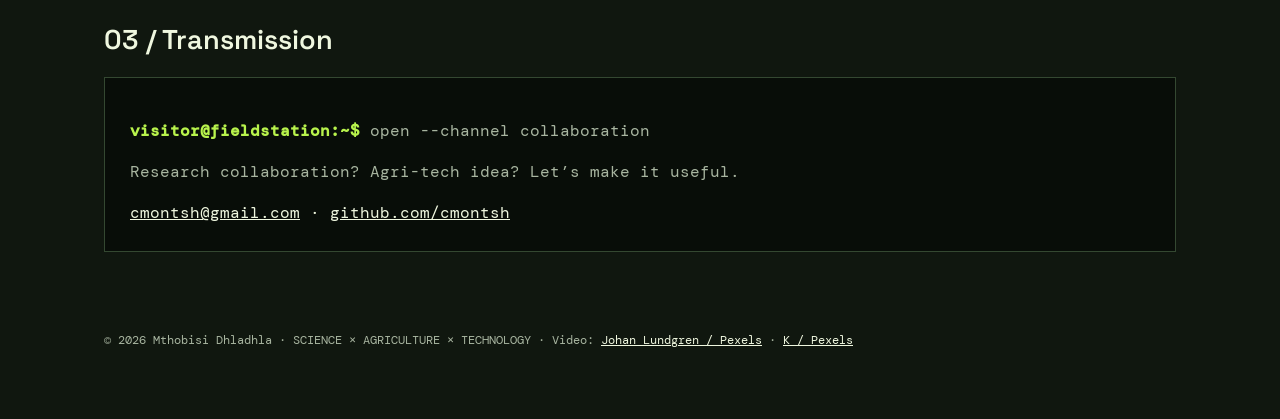
==== commit e5357778: "Update index.html" ====
--- a/index.html
+++ b/index.html
@@ -1 +1 @@
-<!doctype html><meta charset="utf-8"><meta name="viewport" content="width=device-width,initial-scale=1"><title>Mthobisi Dhladhla | Field Mission Control</title><style>@import url('https://fonts.googleapis.com/css2?family=DM+Mono&family=Space+Grotesk:wght@500;700&display=swap');:root{--ink:#eff7df;--muted:#a8b5a0;--night:#10170f;--panel:#172116;--line:#344831;--lime:#b8f34c;--orange:#ff8b4b}*{box-sizing:border-box}body{margin:0;background:var(--night);color:var(--ink);font:16px/1.55 'DM Mono',monospace}main{max-width:1120px;margin:auto;padding:26px 24px 70px}nav{display:flex;justify-content:space-between;margin-bottom:50px;font:700 1rem 'Space Grotesk'}.kicker{color:var(--lime);font-size:.72rem;letter-spacing:.1em;text-transform:uppercase}.hero,.research,.quests{display:grid;grid-template-columns:1.1fr .9fr;gap:22px;align-items:end}h1{font:700 clamp(3.5rem,8vw,7.2rem)/.87 'Space Grotesk';letter-spacing:-.075em;margin:14px 0 24px}h1 i{font-style:normal;color:var(--orange)}p{color:var(--muted)}.btn{display:inline-block;padding:13px 17px;background:var(--lime);color:#142000;text-decoration:none;font-weight:bold;box-shadow:5px 5px #67851f}.field{min-height:480px;background:linear-gradient(0deg,#10170f,transparent 70%),url('IMG-20250605-WA0071.jpg') center/cover;border:1px solid var(--line);position:relative}.field b{position:absolute;bottom:18px;left:18px;background:var(--lime);color:#142000;padding:7px;font-size:.7rem}.section{margin-top:100px}.title{font:600 1.7rem 'Space Grotesk';margin-bottom:20px}.card{background:var(--panel);border:1px solid var(--line);padding:24px}.card h2{font:600 1.4rem/1.1 'Space Grotesk'}.fruit{min-height:330px;background:linear-gradient(0deg,rgba(16,23,15,.8),transparent),url('20260718_153441.jpg') center/cover;display:flex;align-items:end}.fruit p{color:white}.quests{grid-template-columns:repeat(3,1fr);align-items:stretch}.quest{background:var(--panel);border:1px solid var(--line);padding:20px;transition:.2s}.quest:hover{transform:translateY(-8px) rotate(-1deg);border-color:var(--lime);box-shadow:8px 9px var(--lime)}.console{background:#080d08;border:1px solid var(--line);padding:25px}.console a{color:var(--ink)}footer{margin-top:80px;color:var(--muted);font-size:.72rem}@media(max-width:720px){main{padding:20px 16px}.hero,.research,.quests{grid-template-columns:1fr}.field{min-height:380px}.section{margin-top:70px}}</style><main><nav><span>✦ MD / FIELD SYSTEMS</span><span class="kicker">open to collaboration</span></nav><header class="hero"><div><div class="kicker">South African agriculture · research · agri-tech</div><h1>Field science.<br>Digital <i>missions.</i></h1><p>Mthobisi Dhladhla is an MSc Agriculture researcher investigating plant physiology, climate resilience and indigenous plant systems—then turning field questions into useful technology.</p><a class="btn" href="#missions">ENTER MISSION LOG</a></div><div class="field"><b>FIELD COLLECTION / 01</b></div></header><section class="section"><div class="title">01 / Research readout</div><div class="research"><article class="card"><span class="kicker">MSc research</span><h2>Understanding Mimusops zeyheri across contrasting environments.</h2><p>Investigating water-use efficiency and physiological responses, with a focus on stomatal conductance, soil moisture and weather interactions.</p><p><b style="color:var(--lime)">80 trees</b> · 02 provinces · 16 field reps</p></article><aside class="card fruit"><p><span class="kicker">field specimen</span><br>Fruit maturity documented in situ.</p></aside></div></section><section class="section" id="missions"><div class="title">02 / Mission log</div><div class="quests"><article class="quest"><span class="kicker">building</span><h2>AgriWUE-SA</h2><p>Open-source analysis tools for weather, soil moisture, stomatal conductance and plant water-stress data.</p></article><article class="quest"><span class="kicker">startup concept</span><h2>AgriBioSync</h2><p>A digital bridge between farmers, labs and researchers for better sample-to-recommendation workflows.</p></article><article class="quest"><span class="kicker">research direction</span><h2>Climate-resilient crops</h2><p>Exploring agronomic performance, nutrition and resilience of South African crop genetic resources.</p></article></div></section><section class="section"><div class="title">03 / Transmission</div><div class="console"><p><b style="color:var(--lime)">visitor@fieldstation:~$</b> open --channel collaboration</p><p>Research collaboration? Agri-tech idea? Let’s make it useful.</p><a href="mailto:cmontsh@gmail.com">cmontsh@gmail.com</a> · <a href="https://github.com/cmontsh">github.com/cmontsh</a></div></section><footer>© 2026 Mthobisi Dhladhla · SCIENCE × AGRICULTURE × TECHNOLOGY</footer></main>
+<!doctype html><html lang="en"><meta charset="utf-8"><meta name="viewport" content="width=device-width,initial-scale=1"><title>Mthobisi Dhladhla | Field Mission Control</title><style>@import url('https://fonts.googleapis.com/css2?family=DM+Mono&family=Space+Grotesk:wght@500;700&display=swap');:root{--ink:#eff7df;--muted:#a8b5a0;--night:#10170f;--panel:#172116;--line:#344831;--lime:#b8f34c;--orange:#ff8b4b}*{box-sizing:border-box}body{margin:0;background:var(--night);color:var(--ink);font:16px/1.55 'DM Mono',monospace}main{max-width:1120px;margin:auto;padding:26px 24px 70px}nav{display:flex;justify-content:space-between;margin-bottom:50px;font:700 1rem 'Space Grotesk'}.kicker{color:var(--lime);font-size:.72rem;letter-spacing:.1em;text-transform:uppercase}.hero,.research,.quests{display:grid;grid-template-columns:1.1fr .9fr;gap:22px;align-items:end}h1{font:700 clamp(3.5rem,8vw,7.2rem)/.87 'Space Grotesk';letter-spacing:-.075em;margin:14px 0 24px}h1 i{font-style:normal;color:var(--orange)}p{color:var(--muted)}.btn{display:inline-block;padding:13px 17px;background:var(--lime);color:#142000;text-decoration:none;font-weight:bold;box-shadow:5px 5px #67851f}.media{min-height:480px;border:1px solid var(--line);position:relative;overflow:hidden;background:#111}.media:after{content:'';position:absolute;inset:0;background:linear-gradient(0deg,#10170f,transparent 72%)}video{width:100%;height:100%;object-fit:cover;position:absolute;inset:0}.label{position:absolute;z-index:1;bottom:18px;left:18px;background:var(--lime);color:#142000;padding:7px;font-size:.7rem}.section{margin-top:100px}.title{font:600 1.7rem 'Space Grotesk';margin-bottom:20px}.card{background:var(--panel);border:1px solid var(--line);padding:24px}.card h2{font:600 1.4rem/1.1 'Space Grotesk'}.fruit{min-height:330px;display:flex;align-items:end}.fruit p{position:relative;z-index:1;color:white}.quests{grid-template-columns:repeat(3,1fr);align-items:stretch}.quest{background:var(--panel);border:1px solid var(--line);padding:20px;transition:.2s}.quest:hover{transform:translateY(-8px) rotate(-1deg);border-color:var(--lime);box-shadow:8px 9px var(--lime)}.console{background:#080d08;border:1px solid var(--line);padding:25px}.console a,footer a{color:var(--ink)}footer{margin-top:80px;color:var(--muted);font-size:.72rem}@media(max-width:720px){main{padding:20px 16px}.hero,.research,.quests{grid-template-columns:1fr}.media{min-height:380px}.section{margin-top:70px}}</style><main><nav><span>✦ MD / FIELD SYSTEMS</span><span class="kicker">open to collaboration</span></nav><header class="hero"><div><div class="kicker">South African agriculture · research · agri-tech</div><h1>Field science.<br>Digital <i>missions.</i></h1><p>Mthobisi Dhladhla is an MSc Agriculture researcher investigating plant physiology, climate resilience and indigenous plant systems—then turning field questions into useful technology.</p><a class="btn" href="#missions">ENTER MISSION LOG</a></div><div class="media"><video autoplay muted loop playsinline preload="metadata" aria-label="Aerial farm fields"><source src="https://videos.pexels.com/video-files/17356901/17356901-sd_640_360_30fps.mp4" type="video/mp4"></video><b class="label">FIELD COLLECTION / 01 · MUTED</b></div></header><section class="section"><div class="title">01 / Research readout</div><div class="research"><article class="card"><span class="kicker">MSc research</span><h2>Understanding Mimusops zeyheri across contrasting environments.</h2><p>Investigating water-use efficiency and physiological responses, with a focus on stomatal conductance, soil moisture and weather interactions.</p><p><b style="color:var(--lime)">80 trees</b> · 02 provinces · 16 field reps</p></article><aside class="media fruit"><video autoplay muted loop playsinline preload="metadata" aria-label="Drone view of crops"><source src="https://videos.pexels.com/video-files/6680114/6680114-sd_640_360_30fps.mp4" type="video/mp4"></video><p><span class="kicker">field specimen</span><br>Growth in motion.</p></aside></div></section><section class="section" id="missions"><div class="title">02 / Mission log</div><div class="quests"><article class="quest"><span class="kicker">building</span><h2>AgriWUE-SA</h2><p>Open-source analysis tools for weather, soil moisture, stomatal conductance and plant water-stress data.</p></article><article class="quest"><span class="kicker">startup concept</span><h2>AgriBioSync</h2><p>A digital bridge between farmers, labs and researchers for better sample-to-recommendation workflows.</p></article><article class="quest"><span class="kicker">research direction</span><h2>Climate-resilient crops</h2><p>Exploring agronomic performance, nutrition and resilience of South African crop genetic resources.</p></article></div></section><section class="section"><div class="title">03 / Transmission</div><div class="console"><p><b style="color:var(--lime)">visitor@fieldstation:~$</b> open --channel collaboration</p><p>Research collaboration? Agri-tech idea? Let’s make it useful.</p><a href="mailto:cmontsh@gmail.com">cmontsh@gmail.com</a> · <a href="https://github.com/cmontsh">github.com/cmontsh</a></div></section><footer>© 2026 Mthobisi Dhladhla · SCIENCE × AGRICULTURE × TECHNOLOGY · Video: <a href="https://www.pexels.com/video/field-next-to-a-hillside-17356901/">Johan Lundgren / Pexels</a> · <a href="https://www.pexels.com/video/drone-shot-of-the-grass-field-4375933/">K / Pexels</a></footer></main></html>
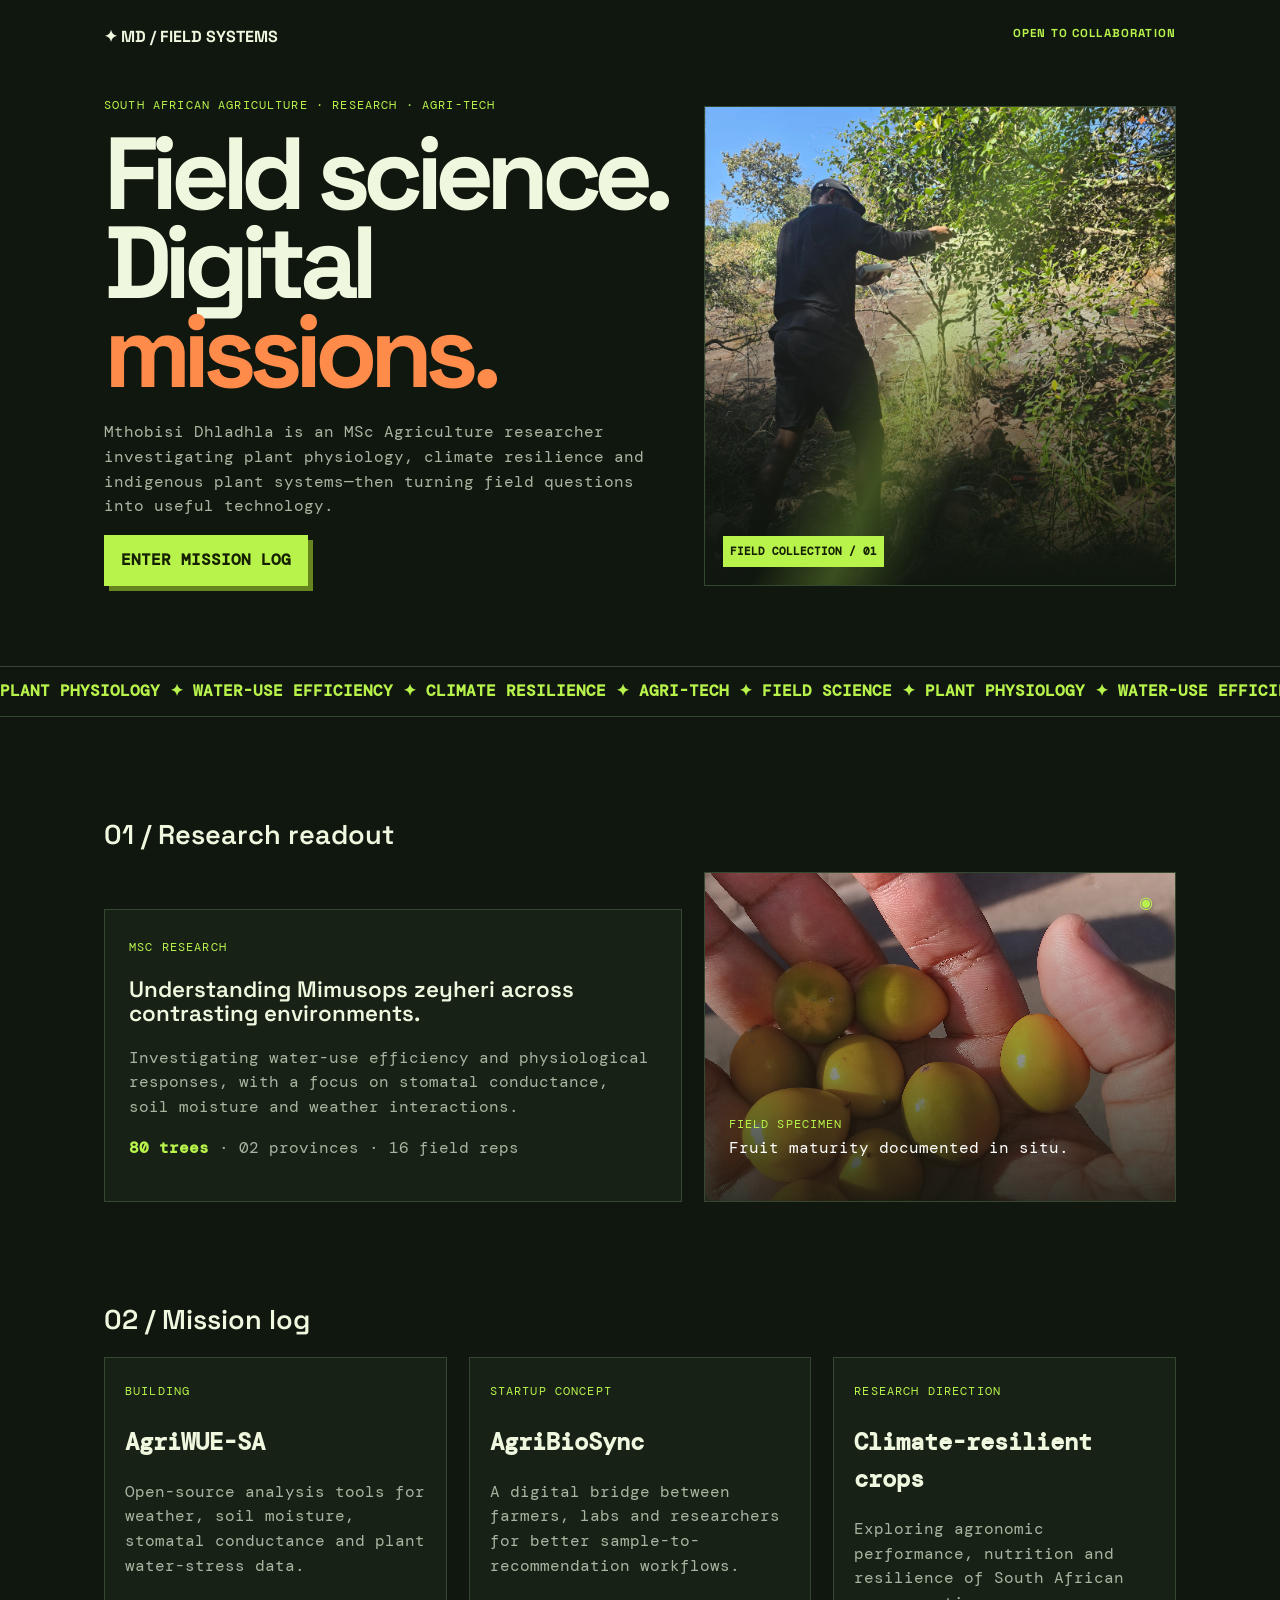
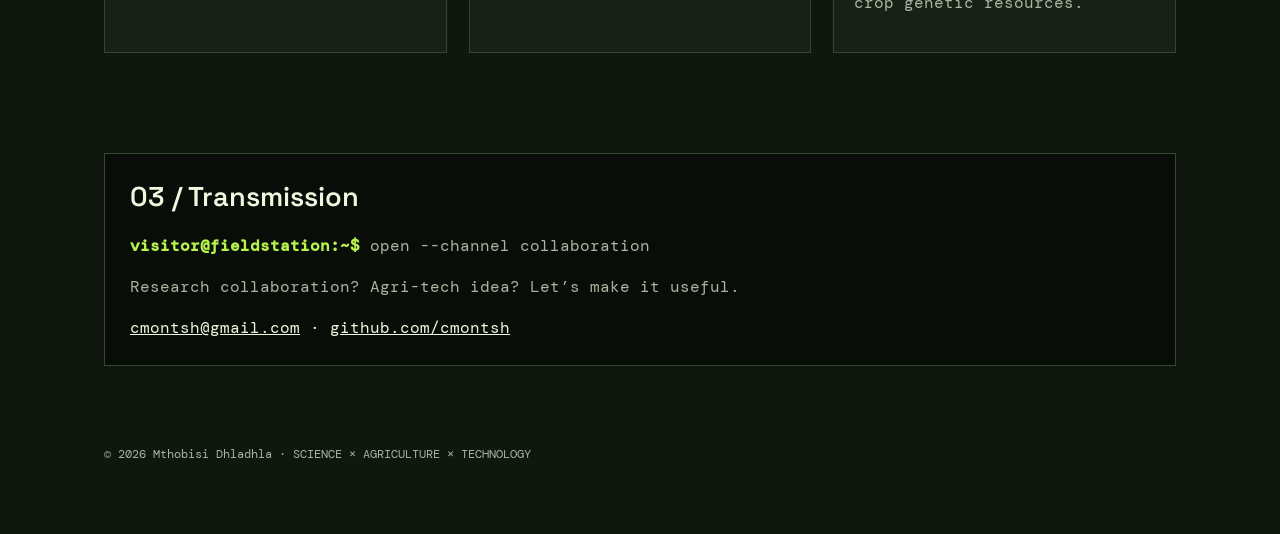
==== commit 1d3b5d6f: "Update index.html" ====
--- a/index.html
+++ b/index.html
@@ -1 +1 @@
-<!doctype html><html lang="en"><meta charset="utf-8"><meta name="viewport" content="width=device-width,initial-scale=1"><title>Mthobisi Dhladhla | Field Mission Control</title><style>@import url('https://fonts.googleapis.com/css2?family=DM+Mono&family=Space+Grotesk:wght@500;700&display=swap');:root{--ink:#eff7df;--muted:#a8b5a0;--night:#10170f;--panel:#172116;--line:#344831;--lime:#b8f34c;--orange:#ff8b4b}*{box-sizing:border-box}body{margin:0;background:var(--night);color:var(--ink);font:16px/1.55 'DM Mono',monospace}main{max-width:1120px;margin:auto;padding:26px 24px 70px}nav{display:flex;justify-content:space-between;margin-bottom:50px;font:700 1rem 'Space Grotesk'}.kicker{color:var(--lime);font-size:.72rem;letter-spacing:.1em;text-transform:uppercase}.hero,.research,.quests{display:grid;grid-template-columns:1.1fr .9fr;gap:22px;align-items:end}h1{font:700 clamp(3.5rem,8vw,7.2rem)/.87 'Space Grotesk';letter-spacing:-.075em;margin:14px 0 24px}h1 i{font-style:normal;color:var(--orange)}p{color:var(--muted)}.btn{display:inline-block;padding:13px 17px;background:var(--lime);color:#142000;text-decoration:none;font-weight:bold;box-shadow:5px 5px #67851f}.media{min-height:480px;border:1px solid var(--line);position:relative;overflow:hidden;background:#111}.media:after{content:'';position:absolute;inset:0;background:linear-gradient(0deg,#10170f,transparent 72%)}video{width:100%;height:100%;object-fit:cover;position:absolute;inset:0}.label{position:absolute;z-index:1;bottom:18px;left:18px;background:var(--lime);color:#142000;padding:7px;font-size:.7rem}.section{margin-top:100px}.title{font:600 1.7rem 'Space Grotesk';margin-bottom:20px}.card{background:var(--panel);border:1px solid var(--line);padding:24px}.card h2{font:600 1.4rem/1.1 'Space Grotesk'}.fruit{min-height:330px;display:flex;align-items:end}.fruit p{position:relative;z-index:1;color:white}.quests{grid-template-columns:repeat(3,1fr);align-items:stretch}.quest{background:var(--panel);border:1px solid var(--line);padding:20px;transition:.2s}.quest:hover{transform:translateY(-8px) rotate(-1deg);border-color:var(--lime);box-shadow:8px 9px var(--lime)}.console{background:#080d08;border:1px solid var(--line);padding:25px}.console a,footer a{color:var(--ink)}footer{margin-top:80px;color:var(--muted);font-size:.72rem}@media(max-width:720px){main{padding:20px 16px}.hero,.research,.quests{grid-template-columns:1fr}.media{min-height:380px}.section{margin-top:70px}}</style><main><nav><span>✦ MD / FIELD SYSTEMS</span><span class="kicker">open to collaboration</span></nav><header class="hero"><div><div class="kicker">South African agriculture · research · agri-tech</div><h1>Field science.<br>Digital <i>missions.</i></h1><p>Mthobisi Dhladhla is an MSc Agriculture researcher investigating plant physiology, climate resilience and indigenous plant systems—then turning field questions into useful technology.</p><a class="btn" href="#missions">ENTER MISSION LOG</a></div><div class="media"><video autoplay muted loop playsinline preload="metadata" aria-label="Aerial farm fields"><source src="https://videos.pexels.com/video-files/17356901/17356901-sd_640_360_30fps.mp4" type="video/mp4"></video><b class="label">FIELD COLLECTION / 01 · MUTED</b></div></header><section class="section"><div class="title">01 / Research readout</div><div class="research"><article class="card"><span class="kicker">MSc research</span><h2>Understanding Mimusops zeyheri across contrasting environments.</h2><p>Investigating water-use efficiency and physiological responses, with a focus on stomatal conductance, soil moisture and weather interactions.</p><p><b style="color:var(--lime)">80 trees</b> · 02 provinces · 16 field reps</p></article><aside class="media fruit"><video autoplay muted loop playsinline preload="metadata" aria-label="Drone view of crops"><source src="https://videos.pexels.com/video-files/6680114/6680114-sd_640_360_30fps.mp4" type="video/mp4"></video><p><span class="kicker">field specimen</span><br>Growth in motion.</p></aside></div></section><section class="section" id="missions"><div class="title">02 / Mission log</div><div class="quests"><article class="quest"><span class="kicker">building</span><h2>AgriWUE-SA</h2><p>Open-source analysis tools for weather, soil moisture, stomatal conductance and plant water-stress data.</p></article><article class="quest"><span class="kicker">startup concept</span><h2>AgriBioSync</h2><p>A digital bridge between farmers, labs and researchers for better sample-to-recommendation workflows.</p></article><article class="quest"><span class="kicker">research direction</span><h2>Climate-resilient crops</h2><p>Exploring agronomic performance, nutrition and resilience of South African crop genetic resources.</p></article></div></section><section class="section"><div class="title">03 / Transmission</div><div class="console"><p><b style="color:var(--lime)">visitor@fieldstation:~$</b> open --channel collaboration</p><p>Research collaboration? Agri-tech idea? Let’s make it useful.</p><a href="mailto:cmontsh@gmail.com">cmontsh@gmail.com</a> · <a href="https://github.com/cmontsh">github.com/cmontsh</a></div></section><footer>© 2026 Mthobisi Dhladhla · SCIENCE × AGRICULTURE × TECHNOLOGY · Video: <a href="https://www.pexels.com/video/field-next-to-a-hillside-17356901/">Johan Lundgren / Pexels</a> · <a href="https://www.pexels.com/video/drone-shot-of-the-grass-field-4375933/">K / Pexels</a></footer></main></html>
+<!doctype html><html lang="en"><meta charset="utf-8"><meta name="viewport" content="width=device-width,initial-scale=1"><title>Mthobisi Dhladhla | Field Mission Control</title><style>@import url('https://fonts.googleapis.com/css2?family=DM+Mono&family=Space+Grotesk:wght@500;700&display=swap');:root{--ink:#eff7df;--muted:#a8b5a0;--night:#10170f;--panel:#172116;--line:#344831;--lime:#b8f34c;--orange:#ff8b4b}*{box-sizing:border-box}html{scroll-behavior:smooth}body{margin:0;background:var(--night);color:var(--ink);font:16px/1.55 'DM Mono',monospace;overflow-x:hidden}.progress{height:3px;background:var(--lime);position:fixed;inset:0 auto auto 0;width:0;z-index:9;box-shadow:0 0 16px var(--lime)}main{max-width:1120px;margin:auto;padding:26px 24px 70px}nav{display:flex;justify-content:space-between;margin-bottom:50px;font:700 1rem 'Space Grotesk'}.kicker{color:var(--lime);font-size:.72rem;letter-spacing:.1em;text-transform:uppercase}.hero,.research,.quests{display:grid;grid-template-columns:1.1fr .9fr;gap:22px;align-items:end}h1{font:700 clamp(3.5rem,8vw,7.2rem)/.87 'Space Grotesk';letter-spacing:-.075em;margin:14px 0 24px;animation:rise .8s both}h1 i{font-style:normal;color:var(--orange)}p{color:var(--muted)}.btn{display:inline-block;padding:13px 17px;background:var(--lime);color:#142000;text-decoration:none;font-weight:bold;box-shadow:5px 5px #67851f;transition:.2s}.btn:hover{transform:translate(-3px,-3px);box-shadow:9px 9px #67851f}.field{min-height:480px;background:linear-gradient(0deg,#10170f,transparent 70%),url('IMG-20250605-WA0071.jpg') center/cover;border:1px solid var(--line);position:relative;overflow:hidden;animation:focus 8s ease-in-out infinite}.field:after{content:'';position:absolute;inset:-20%;background:linear-gradient(115deg,transparent 42%,rgba(184,243,76,.25),transparent 58%);animation:scan 5s linear infinite}.field b{position:absolute;z-index:1;bottom:18px;left:18px;background:var(--lime);color:#142000;padding:7px;font-size:.7rem;animation:pulse 2s infinite}.ticker{margin:80px calc(50% - 50vw) 0;overflow:hidden;border-block:1px solid var(--line);white-space:nowrap;color:var(--lime);font-weight:bold}.ticker div{display:inline-block;padding:12px 0;animation:marquee 24s linear infinite}.section{margin-top:100px}.title{font:600 1.7rem 'Space Grotesk';margin-bottom:20px}.card{background:var(--panel);border:1px solid var(--line);padding:24px}.card h2{font:600 1.4rem/1.1 'Space Grotesk'}.fruit{min-height:330px;background:linear-gradient(0deg,rgba(16,23,15,.85),transparent),url('20260718_153441.jpg') center/cover;display:flex;align-items:end;position:relative;overflow:hidden}.fruit:before{content:'◉';position:absolute;right:22px;top:18px;color:var(--lime);animation:pulse 2s infinite}.fruit p{color:white}.quests{grid-template-columns:repeat(3,1fr);align-items:stretch}.quest{background:var(--panel);border:1px solid var(--line);padding:20px;transition:.25s;transform-style:preserve-3d}.quest:hover{transform:translateY(-10px) rotate(-1deg);border-color:var(--lime);box-shadow:8px 9px var(--lime)}.quest h2{transition:.25s}.quest:hover h2{color:var(--lime);transform:translateZ(20px)}.console{background:#080d08;border:1px solid var(--line);padding:25px}.console a{color:var(--ink)}.reveal{opacity:0;transform:translateY(28px);transition:.7s}.reveal.on{opacity:1;transform:none}.orbit{position:absolute;border:1px solid #4d673e;border-radius:50%;width:70px;height:70px;right:-20px;top:-20px;animation:spin 12s linear infinite}.orbit:after{content:'✦';position:absolute;left:8px;top:21px;color:var(--orange)}footer{margin-top:80px;color:var(--muted);font-size:.72rem}@keyframes rise{from{opacity:0;transform:translateY(28px)}to{opacity:1;transform:none}}@keyframes marquee{to{transform:translateX(-50%)}}@keyframes scan{from{transform:translateX(-55%)}to{transform:translateX(55%)}}@keyframes pulse{50%{transform:scale(1.12);box-shadow:0 0 18px var(--lime)}}@keyframes focus{50%{background-position:55% center}}@keyframes spin{to{transform:rotate(360deg)}}@media(max-width:720px){main{padding:20px 16px}.hero,.research,.quests{grid-template-columns:1fr}.field{min-height:380px}.section{margin-top:70px}}</style><div class="progress"></div><main><nav><span>✦ MD / FIELD SYSTEMS</span><span class="kicker">open to collaboration</span></nav><header class="hero"><div><div class="kicker">South African agriculture · research · agri-tech</div><h1>Field science.<br>Digital <i>missions.</i></h1><p>Mthobisi Dhladhla is an MSc Agriculture researcher investigating plant physiology, climate resilience and indigenous plant systems—then turning field questions into useful technology.</p><a class="btn" href="#missions">ENTER MISSION LOG</a></div><div class="field"><i class="orbit"></i><b>FIELD COLLECTION / 01</b></div></header><section class="ticker"><div>PLANT PHYSIOLOGY ✦ WATER-USE EFFICIENCY ✦ CLIMATE RESILIENCE ✦ AGRI-TECH ✦ FIELD SCIENCE ✦ PLANT PHYSIOLOGY ✦ WATER-USE EFFICIENCY ✦ CLIMATE RESILIENCE ✦ AGRI-TECH ✦ FIELD SCIENCE ✦</div></section><section class="section reveal"><div class="title">01 / Research readout</div><div class="research"><article class="card"><span class="kicker">MSc research</span><h2>Understanding Mimusops zeyheri across contrasting environments.</h2><p>Investigating water-use efficiency and physiological responses, with a focus on stomatal conductance, soil moisture and weather interactions.</p><p><b style="color:var(--lime)">80 trees</b> · 02 provinces · 16 field reps</p></article><aside class="card fruit"><p><span class="kicker">field specimen</span><br>Fruit maturity documented in situ.</p></aside></div></section><section class="section reveal" id="missions"><div class="title">02 / Mission log</div><div class="quests"><article class="quest"><span class="kicker">building</span><h2>AgriWUE-SA</h2><p>Open-source analysis tools for weather, soil moisture, stomatal conductance and plant water-stress data.</p></article><article class="quest"><span class="kicker">startup concept</span><h2>AgriBioSync</h2><p>A digital bridge between farmers, labs and researchers for better sample-to-recommendation workflows.</p></article><article class="quest"><span class="kicker">research direction</span><h2>Climate-resilient crops</h2><p>Exploring agronomic performance, nutrition and resilience of South African crop genetic resources.</p></article></div></section><section class="section console reveal"><div class="title">03 / Transmission</div><p><b style="color:var(--lime)">visitor@fieldstation:~$</b> open --channel collaboration</p><p>Research collaboration? Agri-tech idea? Let’s make it useful.</p><a href="mailto:cmontsh@gmail.com">cmontsh@gmail.com</a> · <a href="https://github.com/cmontsh">github.com/cmontsh</a></section><footer>© 2026 Mthobisi Dhladhla · SCIENCE × AGRICULTURE × TECHNOLOGY</footer></main><script>const p=document.querySelector('.progress'),r=[...document.querySelectorAll('.reveal')];addEventListener('scroll',()=>p.style.width=innerHeight/(document.documentElement.scrollHeight-innerHeight)*scrollY+'%');new IntersectionObserver(x=>x.forEach(e=>e.isIntersecting&&e.target.classList.add('on')),{threshold:.15}).observe(r[0]);r.slice(1).forEach(el=>new IntersectionObserver(x=>x.forEach(e=>e.isIntersecting&&e.target.classList.add('on')),{threshold:.15}).observe(el));</script></html>
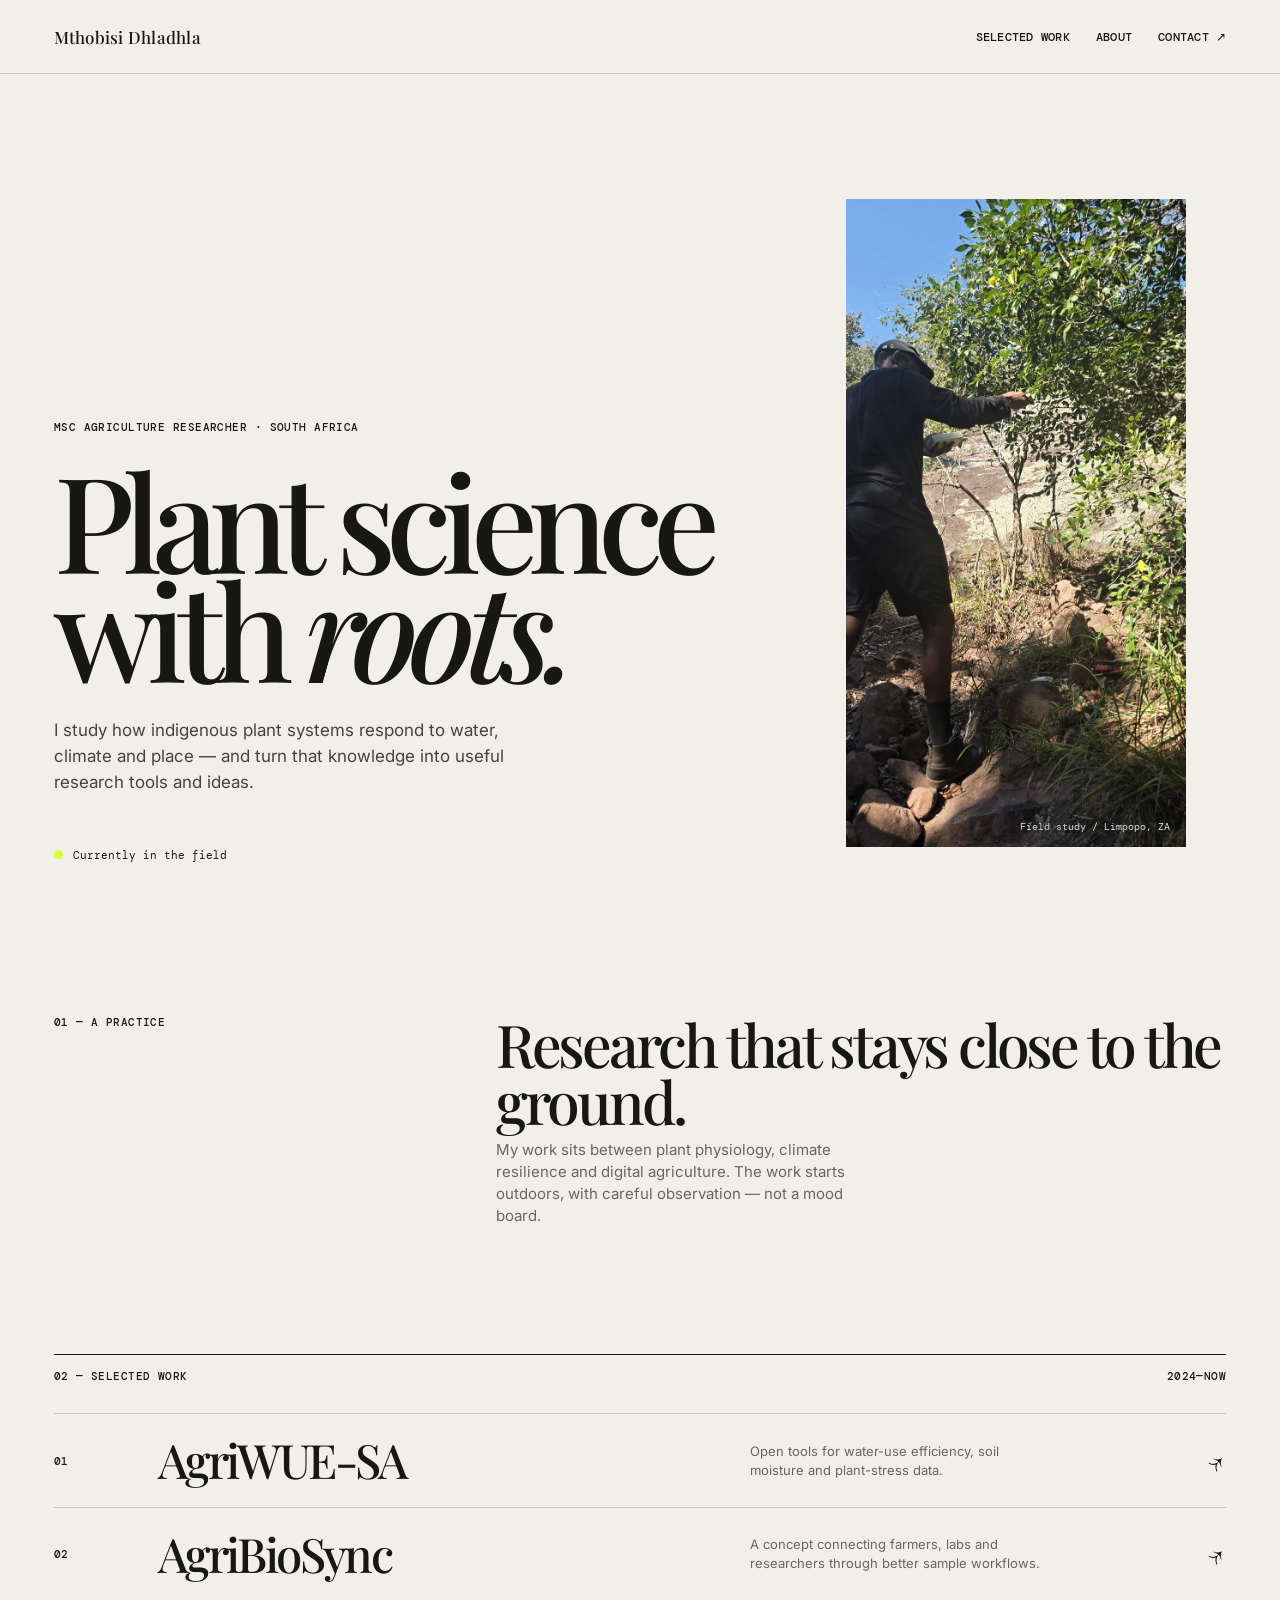
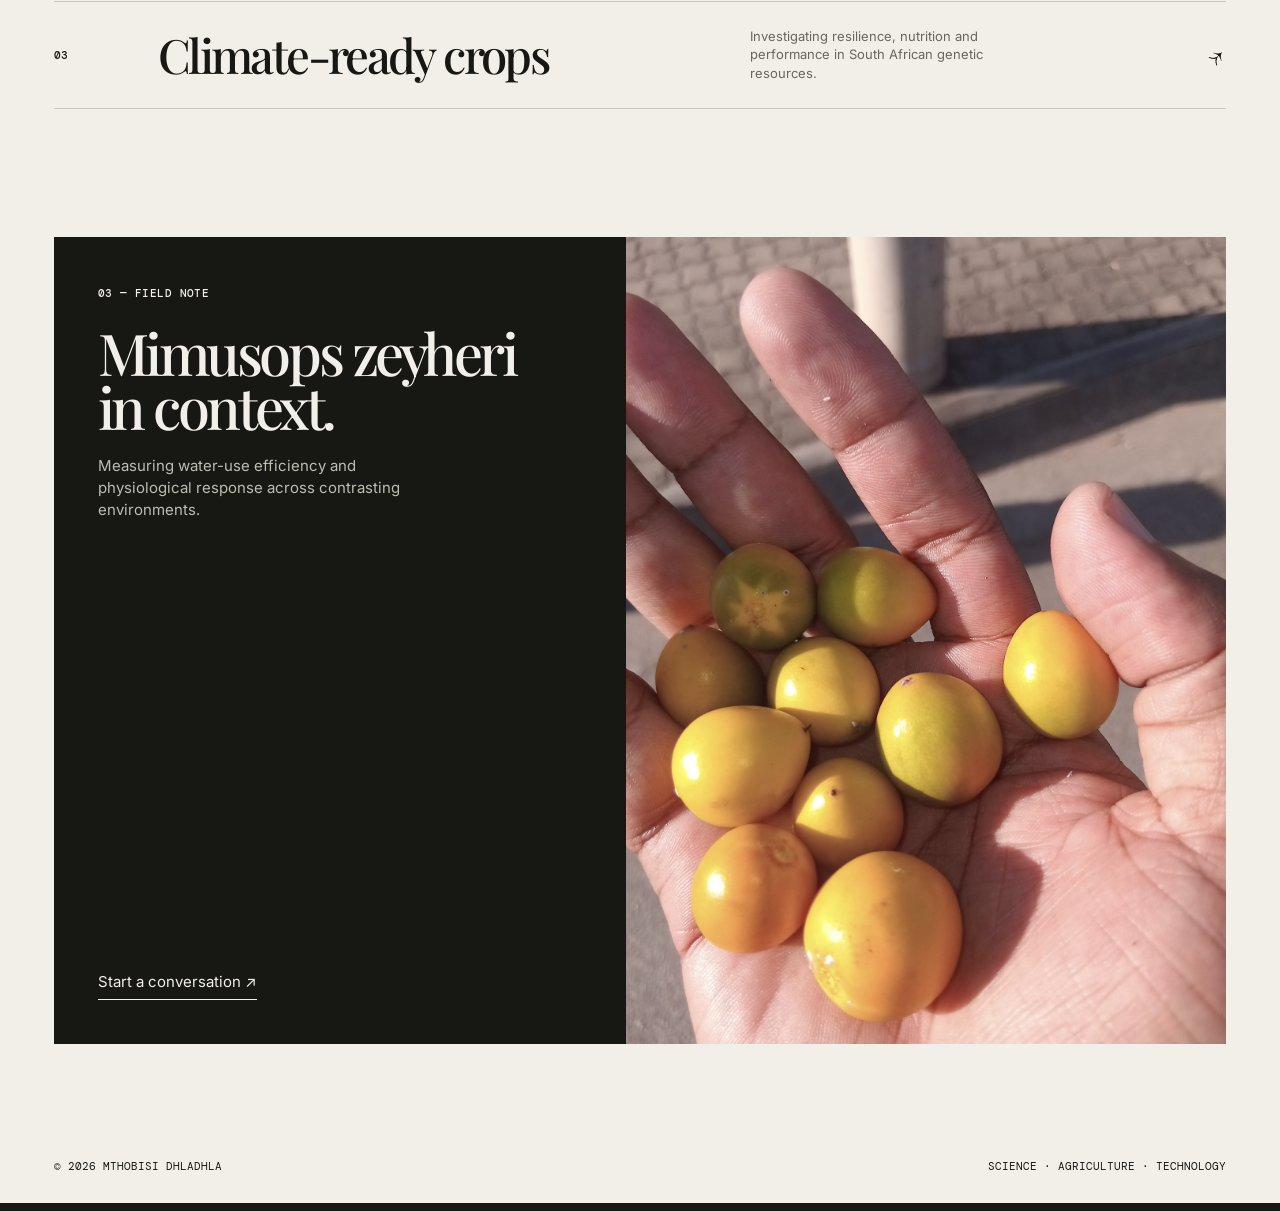
==== commit 8c9c776f: "Update index.html" ====
--- a/index.html
+++ b/index.html
@@ -1 +1,19 @@
-<!doctype html><html lang="en"><meta charset="utf-8"><meta name="viewport" content="width=device-width,initial-scale=1"><title>Mthobisi Dhladhla | Field Mission Control</title><style>@import url('https://fonts.googleapis.com/css2?family=DM+Mono&family=Space+Grotesk:wght@500;700&display=swap');:root{--ink:#eff7df;--muted:#a8b5a0;--night:#10170f;--panel:#172116;--line:#344831;--lime:#b8f34c;--orange:#ff8b4b}*{box-sizing:border-box}html{scroll-behavior:smooth}body{margin:0;background:var(--night);color:var(--ink);font:16px/1.55 'DM Mono',monospace;overflow-x:hidden}.progress{height:3px;background:var(--lime);position:fixed;inset:0 auto auto 0;width:0;z-index:9;box-shadow:0 0 16px var(--lime)}main{max-width:1120px;margin:auto;padding:26px 24px 70px}nav{display:flex;justify-content:space-between;margin-bottom:50px;font:700 1rem 'Space Grotesk'}.kicker{color:var(--lime);font-size:.72rem;letter-spacing:.1em;text-transform:uppercase}.hero,.research,.quests{display:grid;grid-template-columns:1.1fr .9fr;gap:22px;align-items:end}h1{font:700 clamp(3.5rem,8vw,7.2rem)/.87 'Space Grotesk';letter-spacing:-.075em;margin:14px 0 24px;animation:rise .8s both}h1 i{font-style:normal;color:var(--orange)}p{color:var(--muted)}.btn{display:inline-block;padding:13px 17px;background:var(--lime);color:#142000;text-decoration:none;font-weight:bold;box-shadow:5px 5px #67851f;transition:.2s}.btn:hover{transform:translate(-3px,-3px);box-shadow:9px 9px #67851f}.field{min-height:480px;background:linear-gradient(0deg,#10170f,transparent 70%),url('IMG-20250605-WA0071.jpg') center/cover;border:1px solid var(--line);position:relative;overflow:hidden;animation:focus 8s ease-in-out infinite}.field:after{content:'';position:absolute;inset:-20%;background:linear-gradient(115deg,transparent 42%,rgba(184,243,76,.25),transparent 58%);animation:scan 5s linear infinite}.field b{position:absolute;z-index:1;bottom:18px;left:18px;background:var(--lime);color:#142000;padding:7px;font-size:.7rem;animation:pulse 2s infinite}.ticker{margin:80px calc(50% - 50vw) 0;overflow:hidden;border-block:1px solid var(--line);white-space:nowrap;color:var(--lime);font-weight:bold}.ticker div{display:inline-block;padding:12px 0;animation:marquee 24s linear infinite}.section{margin-top:100px}.title{font:600 1.7rem 'Space Grotesk';margin-bottom:20px}.card{background:var(--panel);border:1px solid var(--line);padding:24px}.card h2{font:600 1.4rem/1.1 'Space Grotesk'}.fruit{min-height:330px;background:linear-gradient(0deg,rgba(16,23,15,.85),transparent),url('20260718_153441.jpg') center/cover;display:flex;align-items:end;position:relative;overflow:hidden}.fruit:before{content:'◉';position:absolute;right:22px;top:18px;color:var(--lime);animation:pulse 2s infinite}.fruit p{color:white}.quests{grid-template-columns:repeat(3,1fr);align-items:stretch}.quest{background:var(--panel);border:1px solid var(--line);padding:20px;transition:.25s;transform-style:preserve-3d}.quest:hover{transform:translateY(-10px) rotate(-1deg);border-color:var(--lime);box-shadow:8px 9px var(--lime)}.quest h2{transition:.25s}.quest:hover h2{color:var(--lime);transform:translateZ(20px)}.console{background:#080d08;border:1px solid var(--line);padding:25px}.console a{color:var(--ink)}.reveal{opacity:0;transform:translateY(28px);transition:.7s}.reveal.on{opacity:1;transform:none}.orbit{position:absolute;border:1px solid #4d673e;border-radius:50%;width:70px;height:70px;right:-20px;top:-20px;animation:spin 12s linear infinite}.orbit:after{content:'✦';position:absolute;left:8px;top:21px;color:var(--orange)}footer{margin-top:80px;color:var(--muted);font-size:.72rem}@keyframes rise{from{opacity:0;transform:translateY(28px)}to{opacity:1;transform:none}}@keyframes marquee{to{transform:translateX(-50%)}}@keyframes scan{from{transform:translateX(-55%)}to{transform:translateX(55%)}}@keyframes pulse{50%{transform:scale(1.12);box-shadow:0 0 18px var(--lime)}}@keyframes focus{50%{background-position:55% center}}@keyframes spin{to{transform:rotate(360deg)}}@media(max-width:720px){main{padding:20px 16px}.hero,.research,.quests{grid-template-columns:1fr}.field{min-height:380px}.section{margin-top:70px}}</style><div class="progress"></div><main><nav><span>✦ MD / FIELD SYSTEMS</span><span class="kicker">open to collaboration</span></nav><header class="hero"><div><div class="kicker">South African agriculture · research · agri-tech</div><h1>Field science.<br>Digital <i>missions.</i></h1><p>Mthobisi Dhladhla is an MSc Agriculture researcher investigating plant physiology, climate resilience and indigenous plant systems—then turning field questions into useful technology.</p><a class="btn" href="#missions">ENTER MISSION LOG</a></div><div class="field"><i class="orbit"></i><b>FIELD COLLECTION / 01</b></div></header><section class="ticker"><div>PLANT PHYSIOLOGY ✦ WATER-USE EFFICIENCY ✦ CLIMATE RESILIENCE ✦ AGRI-TECH ✦ FIELD SCIENCE ✦ PLANT PHYSIOLOGY ✦ WATER-USE EFFICIENCY ✦ CLIMATE RESILIENCE ✦ AGRI-TECH ✦ FIELD SCIENCE ✦</div></section><section class="section reveal"><div class="title">01 / Research readout</div><div class="research"><article class="card"><span class="kicker">MSc research</span><h2>Understanding Mimusops zeyheri across contrasting environments.</h2><p>Investigating water-use efficiency and physiological responses, with a focus on stomatal conductance, soil moisture and weather interactions.</p><p><b style="color:var(--lime)">80 trees</b> · 02 provinces · 16 field reps</p></article><aside class="card fruit"><p><span class="kicker">field specimen</span><br>Fruit maturity documented in situ.</p></aside></div></section><section class="section reveal" id="missions"><div class="title">02 / Mission log</div><div class="quests"><article class="quest"><span class="kicker">building</span><h2>AgriWUE-SA</h2><p>Open-source analysis tools for weather, soil moisture, stomatal conductance and plant water-stress data.</p></article><article class="quest"><span class="kicker">startup concept</span><h2>AgriBioSync</h2><p>A digital bridge between farmers, labs and researchers for better sample-to-recommendation workflows.</p></article><article class="quest"><span class="kicker">research direction</span><h2>Climate-resilient crops</h2><p>Exploring agronomic performance, nutrition and resilience of South African crop genetic resources.</p></article></div></section><section class="section console reveal"><div class="title">03 / Transmission</div><p><b style="color:var(--lime)">visitor@fieldstation:~$</b> open --channel collaboration</p><p>Research collaboration? Agri-tech idea? Let’s make it useful.</p><a href="mailto:cmontsh@gmail.com">cmontsh@gmail.com</a> · <a href="https://github.com/cmontsh">github.com/cmontsh</a></section><footer>© 2026 Mthobisi Dhladhla · SCIENCE × AGRICULTURE × TECHNOLOGY</footer></main><script>const p=document.querySelector('.progress'),r=[...document.querySelectorAll('.reveal')];addEventListener('scroll',()=>p.style.width=innerHeight/(document.documentElement.scrollHeight-innerHeight)*scrollY+'%');new IntersectionObserver(x=>x.forEach(e=>e.isIntersecting&&e.target.classList.add('on')),{threshold:.15}).observe(r[0]);r.slice(1).forEach(el=>new IntersectionObserver(x=>x.forEach(e=>e.isIntersecting&&e.target.classList.add('on')),{threshold:.15}).observe(el));</script></html>
+<!doctype html>
+<html lang="en">
+<head>
+<meta charset="utf-8"><meta name="viewport" content="width=device-width,initial-scale=1">
+<title>Mthobisi Dhladhla — Researcher & builder</title>
+<style>
+@import url('https://fonts.googleapis.com/css2?family=DM+Mono:wght@400;500&family=Playfair+Display:ital,wght@0,500;0,600;1,500&family=Inter:wght@400;500;600&display=swap');
+:root{--paper:#f1efe8;--ink:#171714;--grey:#67675f;--line:#c9c7bd;--acid:#d5ff36}*{box-sizing:border-box}html{scroll-behavior:smooth}body{margin:0;background:var(--paper);color:var(--ink);font:15px/1.45 Inter,Arial,sans-serif}a{color:inherit;text-decoration:none}nav{height:74px;display:flex;align-items:center;justify-content:space-between;padding:0 4.2vw;border-bottom:1px solid var(--line);font:500 12px 'DM Mono',monospace;text-transform:uppercase;letter-spacing:.02em}.mark{font-size:17px;font-family:'Playfair Display',serif;text-transform:none}.navlinks{display:flex;gap:26px}.navlinks a{position:relative}.navlinks a:after{content:'';position:absolute;left:0;bottom:-5px;width:100%;height:1px;background:var(--ink);transform:scaleX(0);transform-origin:right;transition:transform .35s}.navlinks a:hover:after{transform:scaleX(1);transform-origin:left}.hero{min-height:calc(100vh - 74px);padding:6vw 4.2vw 3vw;display:grid;grid-template-columns:1.25fr .75fr;gap:4vw;align-items:end}.eyebrow,.index{font:500 11px 'DM Mono',monospace;text-transform:uppercase;letter-spacing:.04em}.hero h1{font:500 clamp(4.2rem,10.4vw,10.6rem)/.82 'Playfair Display',serif;letter-spacing:-.075em;margin:28px 0 34px}.hero h1 em{font-weight:500}.intro{max-width:460px;font-size:17px;line-height:1.55;color:#44443f}.stamp{margin-top:52px;display:flex;gap:10px;align-items:center;font:11px 'DM Mono',monospace}.stamp i{display:block;width:9px;height:9px;background:var(--acid);border-radius:50%;animation:breathe 2.4s infinite}.image-stage{height:min(72vh,690px);position:relative;overflow:hidden;background:#d2d0c7}.image-stage img{width:100%;height:100%;object-fit:cover;filter:saturate(.78) contrast(1.06);transform:scale(1.06);transition:transform 1.5s cubic-bezier(.2,.8,.2,1)}.image-stage:hover img{transform:scale(1)}.image-stage:after{content:'Field study / Limpopo, ZA';position:absolute;right:16px;bottom:14px;color:white;font:10px 'DM Mono',monospace;mix-blend-mode:difference}.image-stage:before{content:'';position:absolute;z-index:1;inset:0;background:linear-gradient(120deg,transparent 30%,rgba(241,239,232,.32),transparent 62%);transform:translateX(-100%);animation:glide 7s 1.2s ease-in-out infinite}.divider{margin:0 4.2vw;border-top:1px solid var(--ink)}.statement{padding:9vw 4.2vw 10vw;display:grid;grid-template-columns:.5fr 1fr;gap:6vw}.statement h2{font:500 clamp(2.3rem,4.6vw,5.3rem)/.97 'Playfair Display',serif;letter-spacing:-.055em;margin:0;max-width:920px}.statement p{max-width:390px;color:var(--grey);margin:10px 0 0}.work{padding:0 4.2vw 10vw}.work-head{display:flex;justify-content:space-between;border-top:1px solid var(--ink);padding-top:14px;margin-bottom:30px}.projects{border-top:1px solid var(--line)}.project{display:grid;grid-template-columns:80px 1fr .7fr 55px;gap:24px;align-items:center;padding:25px 0;border-bottom:1px solid var(--line);transition:padding .35s,background .35s}.project:hover{padding-inline:18px;background:var(--acid)}.project h3{font:500 clamp(1.8rem,3.7vw,4.25rem)/.9 'Playfair Display',serif;letter-spacing:-.055em;margin:0}.project p{color:var(--grey);margin:0;max-width:290px;font-size:13px}.project:hover p{color:#25251d}.arrow{font:500 30px 'Playfair Display',serif;text-align:right;transition:transform .35s}.project:hover .arrow{transform:translate(5px,-5px)}.field-note{margin:0 4.2vw 9vw;display:grid;grid-template-columns:1fr 1.05fr;min-height:620px;background:var(--ink);color:var(--paper)}.note-copy{padding:44px;display:flex;flex-direction:column;justify-content:space-between}.note-copy h2{font:500 clamp(2.6rem,4.5vw,5rem)/.94 'Playfair Display',serif;letter-spacing:-.06em;margin:22px 0}.note-copy p{color:#bdbdb2;max-width:330px}.note-copy a{display:inline-block;border-bottom:1px solid var(--paper);padding-bottom:6px;width:max-content}.note-photo{overflow:hidden}.note-photo img{width:100%;height:100%;object-fit:cover;filter:saturate(.75);transition:transform .8s}.field-note:hover .note-photo img{transform:scale(1.04)}footer{padding:0 4.2vw 30px;display:flex;justify-content:space-between;font:11px 'DM Mono',monospace;text-transform:uppercase;border-bottom:8px solid var(--ink)}.reveal{opacity:0;transform:translateY(24px);transition:opacity .8s,transform .8s}.reveal.show{opacity:1;transform:none}@keyframes breathe{50%{transform:scale(1.9)}}@keyframes glide{0%,30%{transform:translateX(-120%)}65%,100%{transform:translateX(120%)}}@media(max-width:720px){nav{padding:0 18px}.navlinks{gap:14px}.navlinks a:nth-child(2){display:none}.hero{min-height:auto;padding:70px 18px 18px;grid-template-columns:1fr;gap:42px}.hero h1{font-size:clamp(4.4rem,20vw,7rem)}.image-stage{height:470px}.divider{margin:0 18px}.statement{padding:80px 18px;grid-template-columns:1fr;gap:34px}.work{padding:0 18px 80px}.project{grid-template-columns:42px 1fr 30px;gap:10px}.project p{display:none}.field-note{margin:0 18px 70px;grid-template-columns:1fr;min-height:0}.note-copy{min-height:430px;padding:30px}.note-photo{height:420px}footer{padding:0 18px 24px;gap:20px}}
+</style>
+</head>
+<body>
+<nav><a class="mark" href="#top">Mthobisi Dhladhla</a><div class="navlinks"><a href="#work">Selected work</a><a href="#about">About</a><a href="mailto:cmontsh@gmail.com">Contact ↗</a></div></nav>
+<main id="top"><section class="hero"><div class="reveal"><span class="eyebrow">MSc Agriculture researcher · South Africa</span><h1>Plant science<br>with <em>roots.</em></h1><p class="intro">I study how indigenous plant systems respond to water, climate and place — and turn that knowledge into useful research tools and ideas.</p><div class="stamp"><i></i> Currently in the field</div></div><figure class="image-stage reveal"><img src="IMG-20250605-WA0071.jpg" alt="Fieldwork in South Africa"></figure></section>
+<section class="statement reveal" id="about"><div class="index">01 — A practice</div><div><h2>Research that stays close to the ground.</h2><p>My work sits between plant physiology, climate resilience and digital agriculture. The work starts outdoors, with careful observation — not a mood board.</p></div></section>
+<section class="work reveal" id="work"><div class="work-head"><span class="index">02 — Selected work</span><span class="index">2024—now</span></div><div class="projects"><a class="project" href="https://github.com/cmontsh"><span class="index">01</span><h3>AgriWUE-SA</h3><p>Open tools for water-use efficiency, soil moisture and plant-stress data.</p><span class="arrow">↗</span></a><a class="project" href="https://github.com/cmontsh"><span class="index">02</span><h3>AgriBioSync</h3><p>A concept connecting farmers, labs and researchers through better sample workflows.</p><span class="arrow">↗</span></a><a class="project" href="https://github.com/cmontsh"><span class="index">03</span><h3>Climate-ready crops</h3><p>Investigating resilience, nutrition and performance in South African genetic resources.</p><span class="arrow">↗</span></a></div></section>
+<section class="field-note reveal"><div class="note-copy"><div><span class="index">03 — Field note</span><h2>Mimusops zeyheri<br>in context.</h2><p>Measuring water-use efficiency and physiological response across contrasting environments.</p></div><a href="mailto:cmontsh@gmail.com">Start a conversation ↗</a></div><div class="note-photo"><img src="20260718_153441.jpg" alt="Mimusops zeyheri fruit"></div></section></main>
+<footer><span>© 2026 Mthobisi Dhladhla</span><span>Science · Agriculture · Technology</span></footer>
+<script>const els=document.querySelectorAll('.reveal');const io=new IntersectionObserver(es=>es.forEach(e=>{if(e.isIntersecting){e.target.classList.add('show');io.unobserve(e.target)}}),{threshold:.12});els.forEach((e,i)=>{e.style.transitionDelay=(i%2)*'.12s';io.observe(e)});</script>
+</body></html>
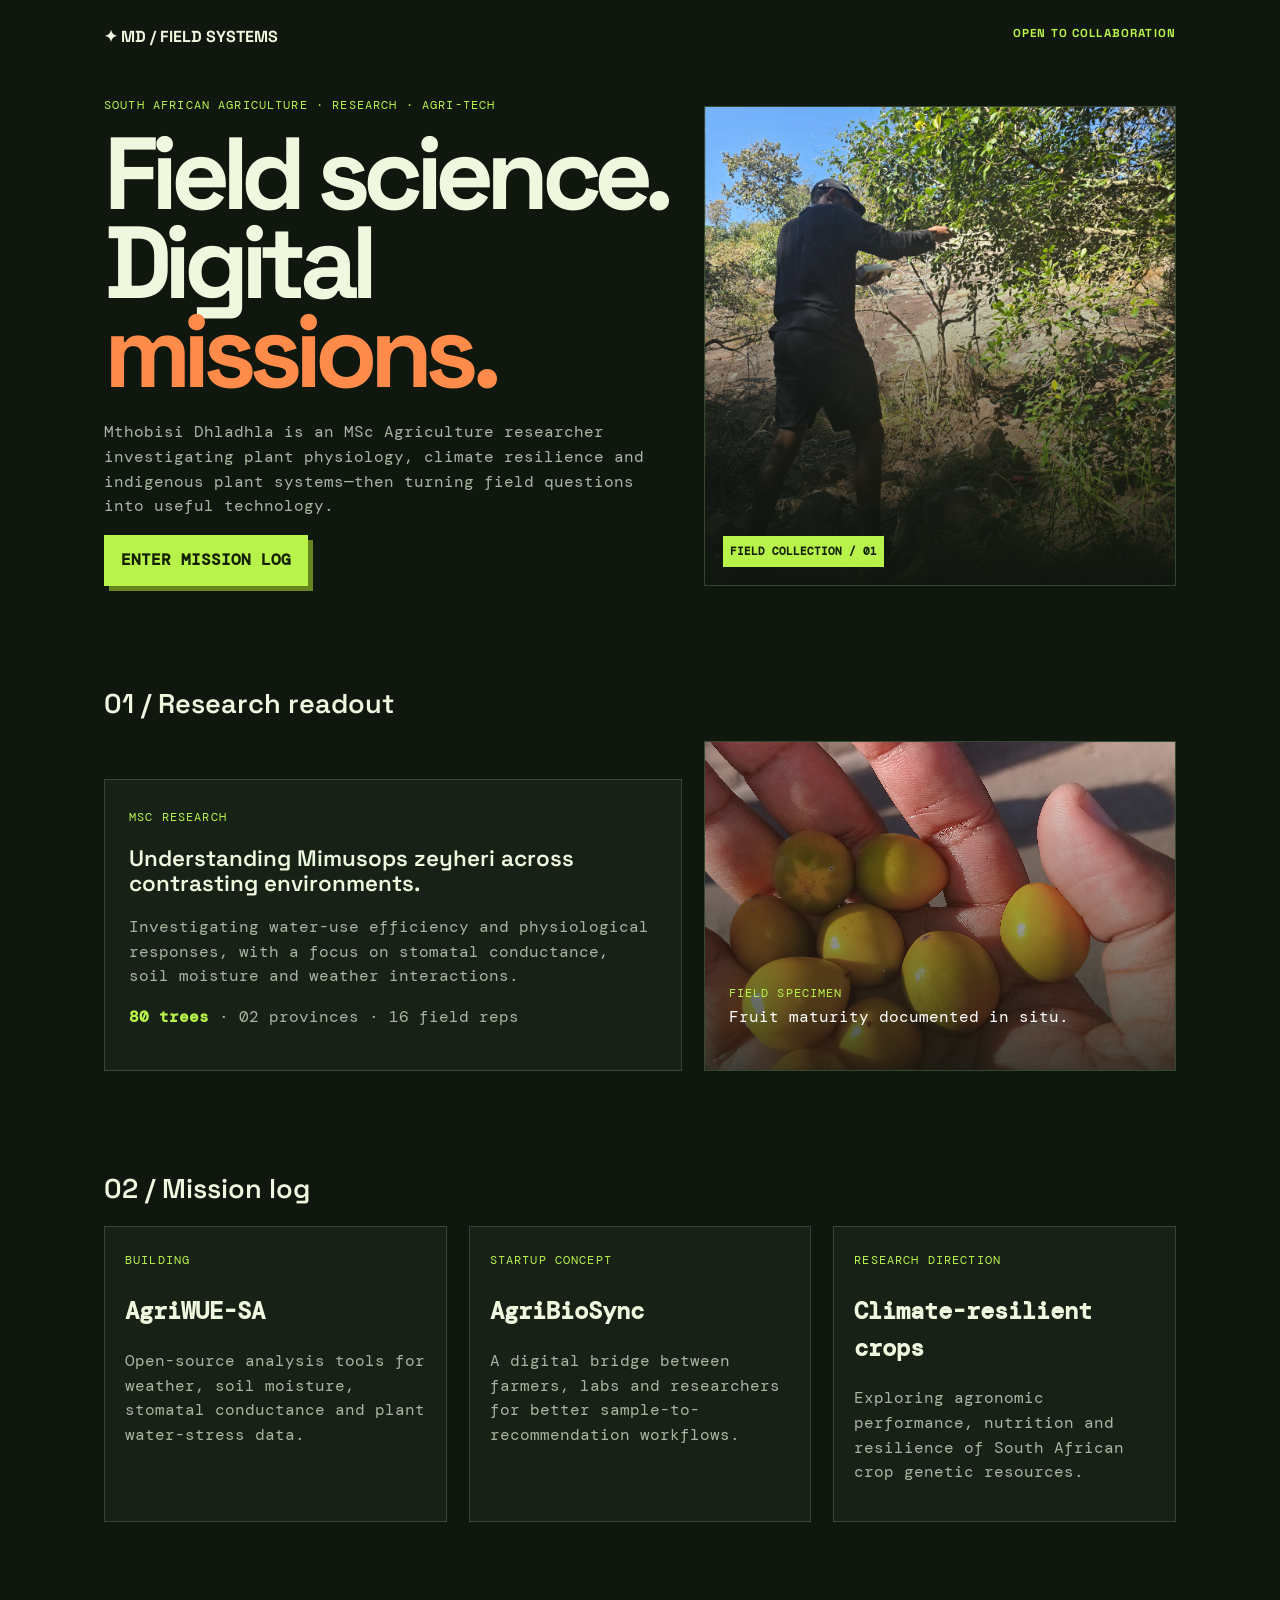
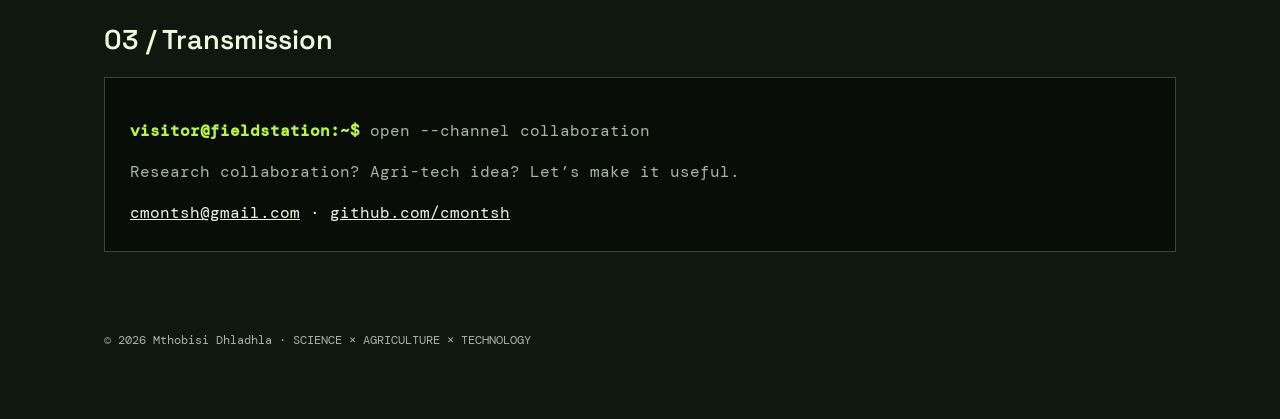
==== commit 68d05e64: "Restore photo-first field mission design" ====
--- a/index.html
+++ b/index.html
@@ -1,19 +1 @@
-<!doctype html>
-<html lang="en">
-<head>
-<meta charset="utf-8"><meta name="viewport" content="width=device-width,initial-scale=1">
-<title>Mthobisi Dhladhla — Researcher & builder</title>
-<style>
-@import url('https://fonts.googleapis.com/css2?family=DM+Mono:wght@400;500&family=Playfair+Display:ital,wght@0,500;0,600;1,500&family=Inter:wght@400;500;600&display=swap');
-:root{--paper:#f1efe8;--ink:#171714;--grey:#67675f;--line:#c9c7bd;--acid:#d5ff36}*{box-sizing:border-box}html{scroll-behavior:smooth}body{margin:0;background:var(--paper);color:var(--ink);font:15px/1.45 Inter,Arial,sans-serif}a{color:inherit;text-decoration:none}nav{height:74px;display:flex;align-items:center;justify-content:space-between;padding:0 4.2vw;border-bottom:1px solid var(--line);font:500 12px 'DM Mono',monospace;text-transform:uppercase;letter-spacing:.02em}.mark{font-size:17px;font-family:'Playfair Display',serif;text-transform:none}.navlinks{display:flex;gap:26px}.navlinks a{position:relative}.navlinks a:after{content:'';position:absolute;left:0;bottom:-5px;width:100%;height:1px;background:var(--ink);transform:scaleX(0);transform-origin:right;transition:transform .35s}.navlinks a:hover:after{transform:scaleX(1);transform-origin:left}.hero{min-height:calc(100vh - 74px);padding:6vw 4.2vw 3vw;display:grid;grid-template-columns:1.25fr .75fr;gap:4vw;align-items:end}.eyebrow,.index{font:500 11px 'DM Mono',monospace;text-transform:uppercase;letter-spacing:.04em}.hero h1{font:500 clamp(4.2rem,10.4vw,10.6rem)/.82 'Playfair Display',serif;letter-spacing:-.075em;margin:28px 0 34px}.hero h1 em{font-weight:500}.intro{max-width:460px;font-size:17px;line-height:1.55;color:#44443f}.stamp{margin-top:52px;display:flex;gap:10px;align-items:center;font:11px 'DM Mono',monospace}.stamp i{display:block;width:9px;height:9px;background:var(--acid);border-radius:50%;animation:breathe 2.4s infinite}.image-stage{height:min(72vh,690px);position:relative;overflow:hidden;background:#d2d0c7}.image-stage img{width:100%;height:100%;object-fit:cover;filter:saturate(.78) contrast(1.06);transform:scale(1.06);transition:transform 1.5s cubic-bezier(.2,.8,.2,1)}.image-stage:hover img{transform:scale(1)}.image-stage:after{content:'Field study / Limpopo, ZA';position:absolute;right:16px;bottom:14px;color:white;font:10px 'DM Mono',monospace;mix-blend-mode:difference}.image-stage:before{content:'';position:absolute;z-index:1;inset:0;background:linear-gradient(120deg,transparent 30%,rgba(241,239,232,.32),transparent 62%);transform:translateX(-100%);animation:glide 7s 1.2s ease-in-out infinite}.divider{margin:0 4.2vw;border-top:1px solid var(--ink)}.statement{padding:9vw 4.2vw 10vw;display:grid;grid-template-columns:.5fr 1fr;gap:6vw}.statement h2{font:500 clamp(2.3rem,4.6vw,5.3rem)/.97 'Playfair Display',serif;letter-spacing:-.055em;margin:0;max-width:920px}.statement p{max-width:390px;color:var(--grey);margin:10px 0 0}.work{padding:0 4.2vw 10vw}.work-head{display:flex;justify-content:space-between;border-top:1px solid var(--ink);padding-top:14px;margin-bottom:30px}.projects{border-top:1px solid var(--line)}.project{display:grid;grid-template-columns:80px 1fr .7fr 55px;gap:24px;align-items:center;padding:25px 0;border-bottom:1px solid var(--line);transition:padding .35s,background .35s}.project:hover{padding-inline:18px;background:var(--acid)}.project h3{font:500 clamp(1.8rem,3.7vw,4.25rem)/.9 'Playfair Display',serif;letter-spacing:-.055em;margin:0}.project p{color:var(--grey);margin:0;max-width:290px;font-size:13px}.project:hover p{color:#25251d}.arrow{font:500 30px 'Playfair Display',serif;text-align:right;transition:transform .35s}.project:hover .arrow{transform:translate(5px,-5px)}.field-note{margin:0 4.2vw 9vw;display:grid;grid-template-columns:1fr 1.05fr;min-height:620px;background:var(--ink);color:var(--paper)}.note-copy{padding:44px;display:flex;flex-direction:column;justify-content:space-between}.note-copy h2{font:500 clamp(2.6rem,4.5vw,5rem)/.94 'Playfair Display',serif;letter-spacing:-.06em;margin:22px 0}.note-copy p{color:#bdbdb2;max-width:330px}.note-copy a{display:inline-block;border-bottom:1px solid var(--paper);padding-bottom:6px;width:max-content}.note-photo{overflow:hidden}.note-photo img{width:100%;height:100%;object-fit:cover;filter:saturate(.75);transition:transform .8s}.field-note:hover .note-photo img{transform:scale(1.04)}footer{padding:0 4.2vw 30px;display:flex;justify-content:space-between;font:11px 'DM Mono',monospace;text-transform:uppercase;border-bottom:8px solid var(--ink)}.reveal{opacity:0;transform:translateY(24px);transition:opacity .8s,transform .8s}.reveal.show{opacity:1;transform:none}@keyframes breathe{50%{transform:scale(1.9)}}@keyframes glide{0%,30%{transform:translateX(-120%)}65%,100%{transform:translateX(120%)}}@media(max-width:720px){nav{padding:0 18px}.navlinks{gap:14px}.navlinks a:nth-child(2){display:none}.hero{min-height:auto;padding:70px 18px 18px;grid-template-columns:1fr;gap:42px}.hero h1{font-size:clamp(4.4rem,20vw,7rem)}.image-stage{height:470px}.divider{margin:0 18px}.statement{padding:80px 18px;grid-template-columns:1fr;gap:34px}.work{padding:0 18px 80px}.project{grid-template-columns:42px 1fr 30px;gap:10px}.project p{display:none}.field-note{margin:0 18px 70px;grid-template-columns:1fr;min-height:0}.note-copy{min-height:430px;padding:30px}.note-photo{height:420px}footer{padding:0 18px 24px;gap:20px}}
-</style>
-</head>
-<body>
-<nav><a class="mark" href="#top">Mthobisi Dhladhla</a><div class="navlinks"><a href="#work">Selected work</a><a href="#about">About</a><a href="mailto:cmontsh@gmail.com">Contact ↗</a></div></nav>
-<main id="top"><section class="hero"><div class="reveal"><span class="eyebrow">MSc Agriculture researcher · South Africa</span><h1>Plant science<br>with <em>roots.</em></h1><p class="intro">I study how indigenous plant systems respond to water, climate and place — and turn that knowledge into useful research tools and ideas.</p><div class="stamp"><i></i> Currently in the field</div></div><figure class="image-stage reveal"><img src="IMG-20250605-WA0071.jpg" alt="Fieldwork in South Africa"></figure></section>
-<section class="statement reveal" id="about"><div class="index">01 — A practice</div><div><h2>Research that stays close to the ground.</h2><p>My work sits between plant physiology, climate resilience and digital agriculture. The work starts outdoors, with careful observation — not a mood board.</p></div></section>
-<section class="work reveal" id="work"><div class="work-head"><span class="index">02 — Selected work</span><span class="index">2024—now</span></div><div class="projects"><a class="project" href="https://github.com/cmontsh"><span class="index">01</span><h3>AgriWUE-SA</h3><p>Open tools for water-use efficiency, soil moisture and plant-stress data.</p><span class="arrow">↗</span></a><a class="project" href="https://github.com/cmontsh"><span class="index">02</span><h3>AgriBioSync</h3><p>A concept connecting farmers, labs and researchers through better sample workflows.</p><span class="arrow">↗</span></a><a class="project" href="https://github.com/cmontsh"><span class="index">03</span><h3>Climate-ready crops</h3><p>Investigating resilience, nutrition and performance in South African genetic resources.</p><span class="arrow">↗</span></a></div></section>
-<section class="field-note reveal"><div class="note-copy"><div><span class="index">03 — Field note</span><h2>Mimusops zeyheri<br>in context.</h2><p>Measuring water-use efficiency and physiological response across contrasting environments.</p></div><a href="mailto:cmontsh@gmail.com">Start a conversation ↗</a></div><div class="note-photo"><img src="20260718_153441.jpg" alt="Mimusops zeyheri fruit"></div></section></main>
-<footer><span>© 2026 Mthobisi Dhladhla</span><span>Science · Agriculture · Technology</span></footer>
-<script>const els=document.querySelectorAll('.reveal');const io=new IntersectionObserver(es=>es.forEach(e=>{if(e.isIntersecting){e.target.classList.add('show');io.unobserve(e.target)}}),{threshold:.12});els.forEach((e,i)=>{e.style.transitionDelay=(i%2)*'.12s';io.observe(e)});</script>
-</body></html>
+<!doctype html><meta charset="utf-8"><meta name="viewport" content="width=device-width,initial-scale=1"><title>Mthobisi Dhladhla | Field Mission Control</title><style>@import url('https://fonts.googleapis.com/css2?family=DM+Mono&family=Space+Grotesk:wght@500;700&display=swap');:root{--ink:#eff7df;--muted:#a8b5a0;--night:#10170f;--panel:#172116;--line:#344831;--lime:#b8f34c;--orange:#ff8b4b}*{box-sizing:border-box}body{margin:0;background:var(--night);color:var(--ink);font:16px/1.55 'DM Mono',monospace}main{max-width:1120px;margin:auto;padding:26px 24px 70px}nav{display:flex;justify-content:space-between;margin-bottom:50px;font:700 1rem 'Space Grotesk'}.kicker{color:var(--lime);font-size:.72rem;letter-spacing:.1em;text-transform:uppercase}.hero,.research,.quests{display:grid;grid-template-columns:1.1fr .9fr;gap:22px;align-items:end}h1{font:700 clamp(3.5rem,8vw,7.2rem)/.87 'Space Grotesk';letter-spacing:-.075em;margin:14px 0 24px}h1 i{font-style:normal;color:var(--orange)}p{color:var(--muted)}.btn{display:inline-block;padding:13px 17px;background:var(--lime);color:#142000;text-decoration:none;font-weight:bold;box-shadow:5px 5px #67851f}.field{min-height:480px;background:linear-gradient(0deg,#10170f,transparent 70%),url('IMG-20250605-WA0071.jpg') center/cover;border:1px solid var(--line);position:relative}.field b{position:absolute;bottom:18px;left:18px;background:var(--lime);color:#142000;padding:7px;font-size:.7rem}.section{margin-top:100px}.title{font:600 1.7rem 'Space Grotesk';margin-bottom:20px}.card{background:var(--panel);border:1px solid var(--line);padding:24px}.card h2{font:600 1.4rem/1.1 'Space Grotesk'}.fruit{min-height:330px;background:linear-gradient(0deg,rgba(16,23,15,.8),transparent),url('20260718_153441.jpg') center/cover;display:flex;align-items:end}.fruit p{color:white}.quests{grid-template-columns:repeat(3,1fr);align-items:stretch}.quest{background:var(--panel);border:1px solid var(--line);padding:20px;transition:.2s}.quest:hover{transform:translateY(-8px) rotate(-1deg);border-color:var(--lime);box-shadow:8px 9px var(--lime)}.console{background:#080d08;border:1px solid var(--line);padding:25px}.console a{color:var(--ink)}footer{margin-top:80px;color:var(--muted);font-size:.72rem}@media(max-width:720px){main{padding:20px 16px}.hero,.research,.quests{grid-template-columns:1fr}.field{min-height:380px}.section{margin-top:70px}}</style><main><nav><span>✦ MD / FIELD SYSTEMS</span><span class="kicker">open to collaboration</span></nav><header class="hero"><div><div class="kicker">South African agriculture · research · agri-tech</div><h1>Field science.<br>Digital <i>missions.</i></h1><p>Mthobisi Dhladhla is an MSc Agriculture researcher investigating plant physiology, climate resilience and indigenous plant systems—then turning field questions into useful technology.</p><a class="btn" href="#missions">ENTER MISSION LOG</a></div><div class="field"><b>FIELD COLLECTION / 01</b></div></header><section class="section"><div class="title">01 / Research readout</div><div class="research"><article class="card"><span class="kicker">MSc research</span><h2>Understanding Mimusops zeyheri across contrasting environments.</h2><p>Investigating water-use efficiency and physiological responses, with a focus on stomatal conductance, soil moisture and weather interactions.</p><p><b style="color:var(--lime)">80 trees</b> · 02 provinces · 16 field reps</p></article><aside class="card fruit"><p><span class="kicker">field specimen</span><br>Fruit maturity documented in situ.</p></aside></div></section><section class="section" id="missions"><div class="title">02 / Mission log</div><div class="quests"><article class="quest"><span class="kicker">building</span><h2>AgriWUE-SA</h2><p>Open-source analysis tools for weather, soil moisture, stomatal conductance and plant water-stress data.</p></article><article class="quest"><span class="kicker">startup concept</span><h2>AgriBioSync</h2><p>A digital bridge between farmers, labs and researchers for better sample-to-recommendation workflows.</p></article><article class="quest"><span class="kicker">research direction</span><h2>Climate-resilient crops</h2><p>Exploring agronomic performance, nutrition and resilience of South African crop genetic resources.</p></article></div></section><section class="section"><div class="title">03 / Transmission</div><div class="console"><p><b style="color:var(--lime)">visitor@fieldstation:~$</b> open --channel collaboration</p><p>Research collaboration? Agri-tech idea? Let’s make it useful.</p><a href="mailto:cmontsh@gmail.com">cmontsh@gmail.com</a> · <a href="https://github.com/cmontsh">github.com/cmontsh</a></div></section><footer>© 2026 Mthobisi Dhladhla · SCIENCE × AGRICULTURE × TECHNOLOGY</footer></main>
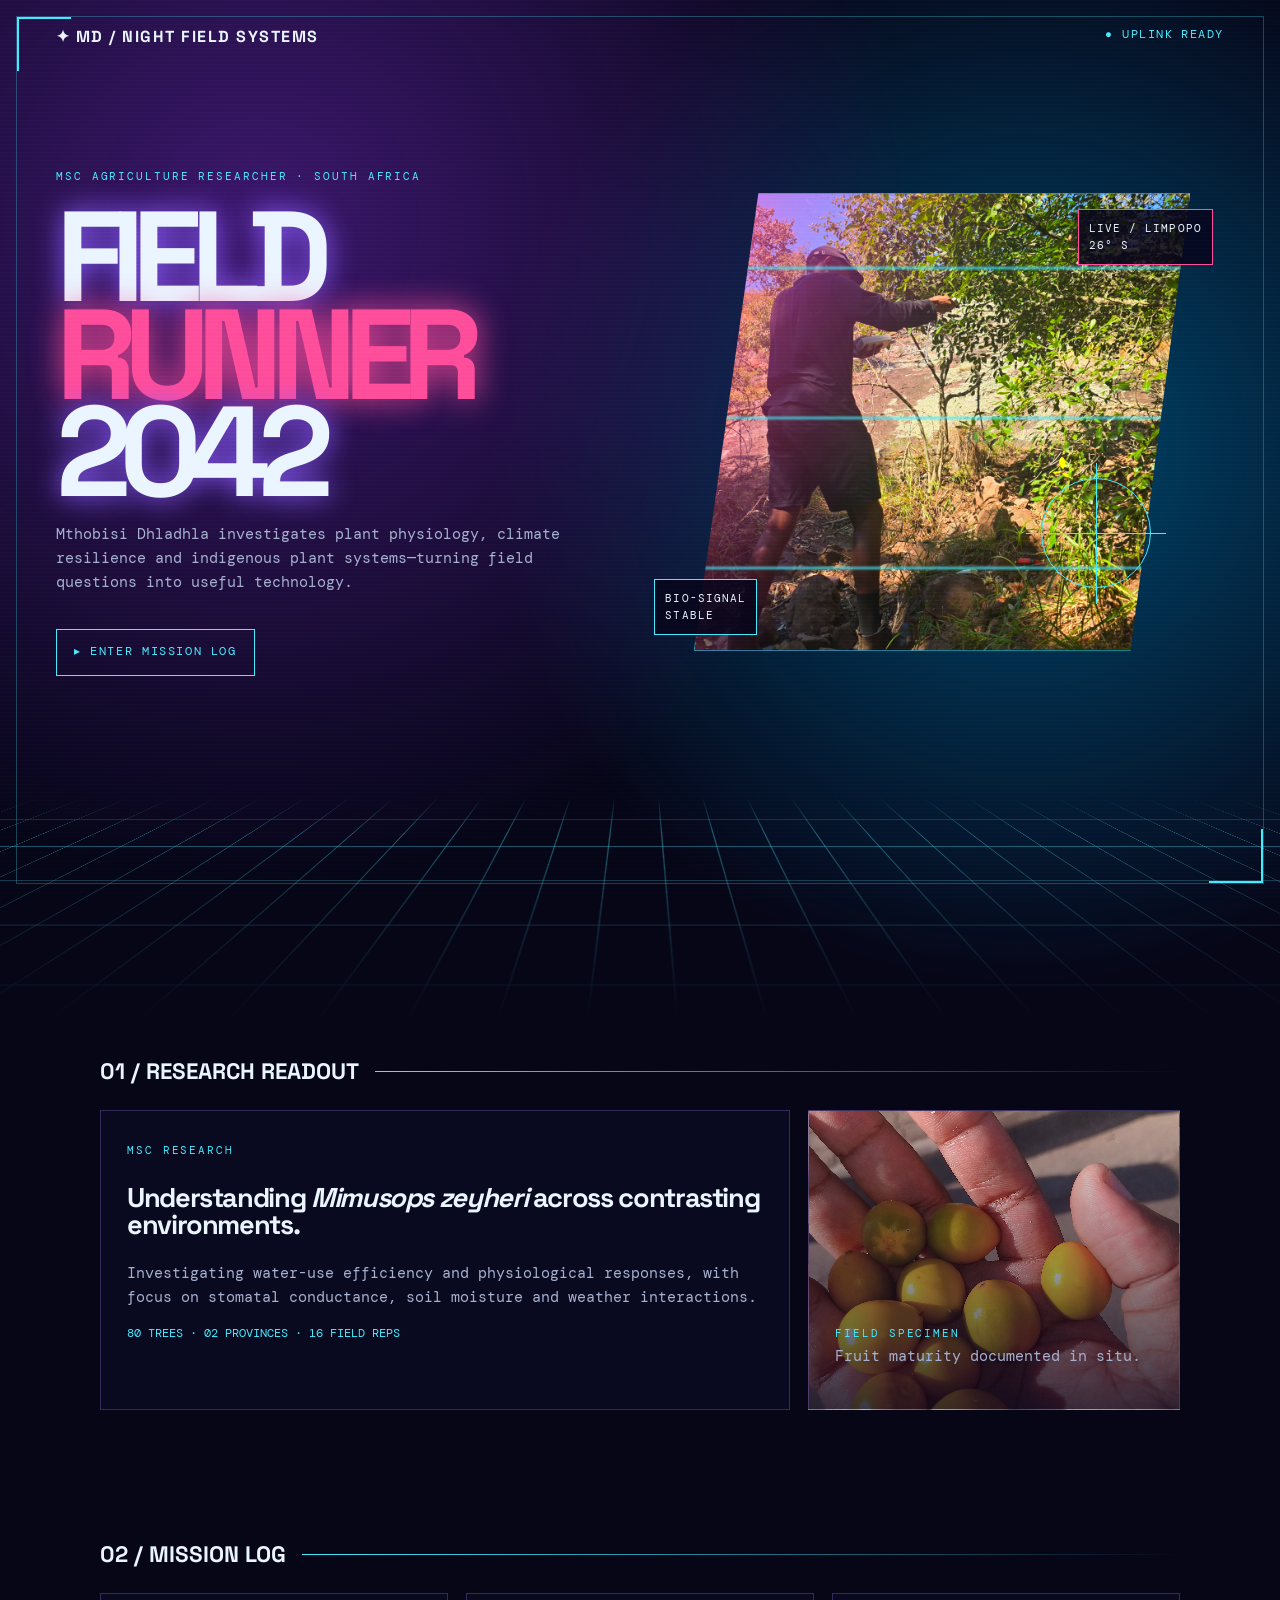
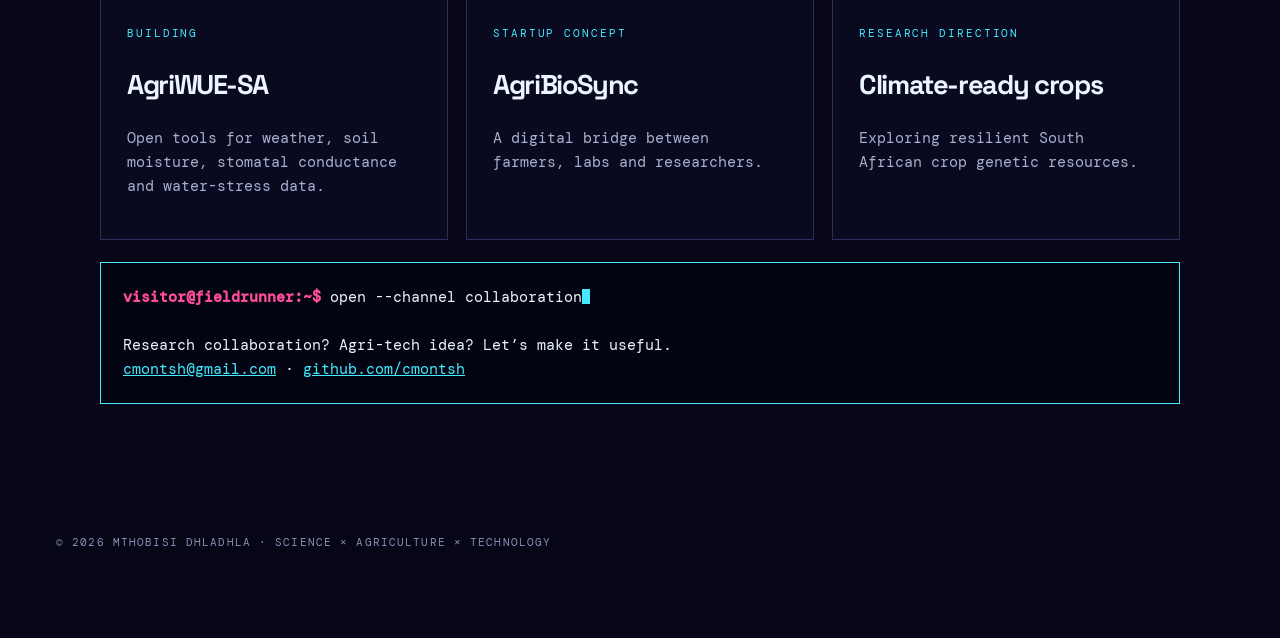
==== commit 342b2b3c: "Add interactive cyberpunk field station" ====
--- a/index.html
+++ b/index.html
@@ -1 +1 @@
-<!doctype html><meta charset="utf-8"><meta name="viewport" content="width=device-width,initial-scale=1"><title>Mthobisi Dhladhla | Field Mission Control</title><style>@import url('https://fonts.googleapis.com/css2?family=DM+Mono&family=Space+Grotesk:wght@500;700&display=swap');:root{--ink:#eff7df;--muted:#a8b5a0;--night:#10170f;--panel:#172116;--line:#344831;--lime:#b8f34c;--orange:#ff8b4b}*{box-sizing:border-box}body{margin:0;background:var(--night);color:var(--ink);font:16px/1.55 'DM Mono',monospace}main{max-width:1120px;margin:auto;padding:26px 24px 70px}nav{display:flex;justify-content:space-between;margin-bottom:50px;font:700 1rem 'Space Grotesk'}.kicker{color:var(--lime);font-size:.72rem;letter-spacing:.1em;text-transform:uppercase}.hero,.research,.quests{display:grid;grid-template-columns:1.1fr .9fr;gap:22px;align-items:end}h1{font:700 clamp(3.5rem,8vw,7.2rem)/.87 'Space Grotesk';letter-spacing:-.075em;margin:14px 0 24px}h1 i{font-style:normal;color:var(--orange)}p{color:var(--muted)}.btn{display:inline-block;padding:13px 17px;background:var(--lime);color:#142000;text-decoration:none;font-weight:bold;box-shadow:5px 5px #67851f}.field{min-height:480px;background:linear-gradient(0deg,#10170f,transparent 70%),url('IMG-20250605-WA0071.jpg') center/cover;border:1px solid var(--line);position:relative}.field b{position:absolute;bottom:18px;left:18px;background:var(--lime);color:#142000;padding:7px;font-size:.7rem}.section{margin-top:100px}.title{font:600 1.7rem 'Space Grotesk';margin-bottom:20px}.card{background:var(--panel);border:1px solid var(--line);padding:24px}.card h2{font:600 1.4rem/1.1 'Space Grotesk'}.fruit{min-height:330px;background:linear-gradient(0deg,rgba(16,23,15,.8),transparent),url('20260718_153441.jpg') center/cover;display:flex;align-items:end}.fruit p{color:white}.quests{grid-template-columns:repeat(3,1fr);align-items:stretch}.quest{background:var(--panel);border:1px solid var(--line);padding:20px;transition:.2s}.quest:hover{transform:translateY(-8px) rotate(-1deg);border-color:var(--lime);box-shadow:8px 9px var(--lime)}.console{background:#080d08;border:1px solid var(--line);padding:25px}.console a{color:var(--ink)}footer{margin-top:80px;color:var(--muted);font-size:.72rem}@media(max-width:720px){main{padding:20px 16px}.hero,.research,.quests{grid-template-columns:1fr}.field{min-height:380px}.section{margin-top:70px}}</style><main><nav><span>✦ MD / FIELD SYSTEMS</span><span class="kicker">open to collaboration</span></nav><header class="hero"><div><div class="kicker">South African agriculture · research · agri-tech</div><h1>Field science.<br>Digital <i>missions.</i></h1><p>Mthobisi Dhladhla is an MSc Agriculture researcher investigating plant physiology, climate resilience and indigenous plant systems—then turning field questions into useful technology.</p><a class="btn" href="#missions">ENTER MISSION LOG</a></div><div class="field"><b>FIELD COLLECTION / 01</b></div></header><section class="section"><div class="title">01 / Research readout</div><div class="research"><article class="card"><span class="kicker">MSc research</span><h2>Understanding Mimusops zeyheri across contrasting environments.</h2><p>Investigating water-use efficiency and physiological responses, with a focus on stomatal conductance, soil moisture and weather interactions.</p><p><b style="color:var(--lime)">80 trees</b> · 02 provinces · 16 field reps</p></article><aside class="card fruit"><p><span class="kicker">field specimen</span><br>Fruit maturity documented in situ.</p></aside></div></section><section class="section" id="missions"><div class="title">02 / Mission log</div><div class="quests"><article class="quest"><span class="kicker">building</span><h2>AgriWUE-SA</h2><p>Open-source analysis tools for weather, soil moisture, stomatal conductance and plant water-stress data.</p></article><article class="quest"><span class="kicker">startup concept</span><h2>AgriBioSync</h2><p>A digital bridge between farmers, labs and researchers for better sample-to-recommendation workflows.</p></article><article class="quest"><span class="kicker">research direction</span><h2>Climate-resilient crops</h2><p>Exploring agronomic performance, nutrition and resilience of South African crop genetic resources.</p></article></div></section><section class="section"><div class="title">03 / Transmission</div><div class="console"><p><b style="color:var(--lime)">visitor@fieldstation:~$</b> open --channel collaboration</p><p>Research collaboration? Agri-tech idea? Let’s make it useful.</p><a href="mailto:cmontsh@gmail.com">cmontsh@gmail.com</a> · <a href="https://github.com/cmontsh">github.com/cmontsh</a></div></section><footer>© 2026 Mthobisi Dhladhla · SCIENCE × AGRICULTURE × TECHNOLOGY</footer></main>
+<!doctype html><html lang="en"><meta charset="utf-8"><meta name="viewport" content="width=device-width,initial-scale=1"><title>Mthobisi Dhladhla | Field Runner 2042</title><style>@import url('https://fonts.googleapis.com/css2?family=DM+Mono&family=Space+Grotesk:wght@500;700&display=swap');:root{--c:#45eaff;--p:#ff4c9b;--bg:#060617;--ink:#eaf5ff;--mut:#a6b0cf}*{box-sizing:border-box}html{scroll-behavior:smooth}body{margin:0;background:radial-gradient(circle at 20% 10%,#3b176c,transparent 29%),radial-gradient(circle at 80% 20%,#00466c,transparent 26%),var(--bg);color:var(--ink);font:15px/1.6 'DM Mono',monospace;overflow-x:hidden}body:before{content:'';position:fixed;inset:0;pointer-events:none;z-index:9;background:repeating-linear-gradient(0deg,transparent 0 3px,#fff1 3px 4px);mix-blend-mode:soft-light}.frame{position:fixed;inset:16px;pointer-events:none;border:1px solid #45eaff44;z-index:8}.frame:before,.frame:after{content:'';position:absolute;width:52px;height:52px;border:2px solid var(--c)}.frame:before{top:0;left:0;border-width:2px 0 0 2px}.frame:after{right:0;bottom:0;border-width:0 2px 2px 0}main{max-width:1220px;margin:auto;padding:26px}.nav{display:flex;justify-content:space-between;text-transform:uppercase;letter-spacing:.13em;font-size:.72rem}.brand{font:700 1rem 'Space Grotesk'}.online{color:var(--c)}.online:before{content:'● ';animation:blink 1s steps(2) infinite}.hero{min-height:750px;display:grid;grid-template-columns:1fr 1fr;gap:40px;align-items:center;perspective:1100px}.tag{color:var(--c);letter-spacing:.17em;text-transform:uppercase;font-size:.7rem}.hero h1{font:700 clamp(4.5rem,10vw,10rem)/.76 'Space Grotesk';letter-spacing:-.1em;margin:22px 0;text-transform:uppercase;text-shadow:0 0 28px #8b5cff}.hero h1 em{font-style:normal;color:var(--p);text-shadow:0 0 32px var(--p)}p{color:var(--mut)}.btn{display:inline-block;margin-top:20px;padding:13px 17px;border:1px solid var(--c);color:var(--c);text-decoration:none;text-transform:uppercase;font-size:.72rem;letter-spacing:.14em;transition:.2s}.btn:hover{background:var(--c);color:var(--bg);box-shadow:0 0 30px var(--c)}.scene{height:520px;position:relative;transform-style:preserve-3d;transform:rotateX(var(--x,0deg)) rotateY(var(--y,0deg));transition:transform .16s}.scene:before{content:'';position:absolute;inset:6%;clip-path:polygon(13% 0,100% 0,88% 100%,0 100%);background:linear-gradient(120deg,#ff4c9b88,transparent 45%),url('IMG-20250605-WA0071.jpg') center/cover;border:1px solid #45eaff88;filter:saturate(1.5);box-shadow:0 0 55px #45eaff44}.scanner{position:absolute;z-index:2;inset:6%;clip-path:polygon(13% 0,100% 0,88% 100%,0 100%);background:linear-gradient(transparent 48%,#45eaffaa 50%,transparent 52%);background-size:100% 150px;animation:scan 3s linear infinite}.hud{position:absolute;z-index:3;padding:10px;background:#08051bd9;border:1px solid var(--p);font-size:.67rem;letter-spacing:.1em;text-transform:uppercase}.h1{right:2%;top:9%;animation:float 4s ease-in-out infinite}.h2{bottom:9%;left:-1%;border-color:var(--c);animation:float 5s 1s ease-in-out infinite}.target{position:absolute;right:13%;bottom:18%;width:110px;height:110px;border:1px solid var(--c);border-radius:50%;animation:spin 12s linear infinite}.target:before,.target:after{content:'';position:absolute;background:var(--c)}.target:before{width:1px;height:130%;left:50%;top:-15%}.target:after{height:1px;width:130%;top:50%;left:-15%}.grid{height:240px;margin:0 -8vw;transform:perspective(420px) rotateX(63deg);transform-origin:top;background-image:linear-gradient(#45eaff66 1px,transparent 1px),linear-gradient(90deg,#45eaff66 1px,transparent 1px);background-size:44px 44px;mask-image:linear-gradient(transparent,#000 30%,transparent);animation:move 3s linear infinite}.section{max-width:1080px;margin:20px auto 130px}.title{font:700 1.4rem 'Space Grotesk';text-transform:uppercase;display:flex;align-items:center;gap:16px}.title:after{content:'';height:1px;flex:1;background:linear-gradient(90deg,var(--c),transparent)}.research,.missions{display:grid;gap:18px;margin-top:24px}.research{grid-template-columns:1.3fr .7fr}.card,.mission{background:#0a0b22cc;border:1px solid #6555a077;padding:26px;backdrop-filter:blur(8px);transition:.25s}.card:hover,.mission:hover{transform:translateY(-9px);border-color:var(--p);box-shadow:10px 10px #ff4c9b22}.card h2,.mission h3{font:700 1.7rem/1 'Space Grotesk';letter-spacing:-.05em}.fruit{min-height:300px;display:flex;align-items:end;background:linear-gradient(0deg,#08051bcc,transparent),url('20260718_153441.jpg') center/cover}.stats{color:var(--c);font-size:.76rem}.missions{grid-template-columns:repeat(3,1fr)}.mission{min-height:220px}.terminal{margin-top:22px;padding:22px;border:1px solid var(--c);background:#020610cc}.terminal b{color:var(--p)}.cursor{display:inline-block;width:8px;height:1em;background:var(--c);vertical-align:-2px;animation:blink .7s steps(2) infinite}footer{padding-bottom:60px;color:#8790b5;font-size:.7rem;text-transform:uppercase;letter-spacing:.1em}@keyframes scan{to{background-position:0 150px}}@keyframes move{to{background-position:0 44px}}@keyframes float{50%{transform:translateY(-14px)}}@keyframes spin{to{transform:rotate(360deg)}}@keyframes blink{50%{opacity:0}}@media(max-width:720px){.hero,.research,.missions{grid-template-columns:1fr}.hero{min-height:auto;padding:80px 0}.scene{height:400px}.frame{display:none}.online{display:none}.section{margin-bottom:80px}}</style><body><div class="frame"></div><main><nav class="nav"><span class="brand">✦ MD / NIGHT FIELD SYSTEMS</span><span class="online">uplink ready</span></nav><header class="hero"><div><div class="tag">MSc Agriculture researcher · South Africa</div><h1>Field<br><em>runner</em><br>2042</h1><p>Mthobisi Dhladhla investigates plant physiology, climate resilience and indigenous plant systems—turning field questions into useful technology.</p><a class="btn" href="#missions">▸ Enter mission log</a></div><div class="scene" id="scene"><div class="scanner"></div><div class="hud h1">live / Limpopo<br>26° S</div><div class="hud h2">bio-signal<br>stable</div><div class="target"></div></div></header><div class="grid"></div><section class="section"><div class="title"><span>01 / research readout</span></div><div class="research"><article class="card"><span class="tag">MSc research</span><h2>Understanding <i>Mimusops zeyheri</i> across contrasting environments.</h2><p>Investigating water-use efficiency and physiological responses, with focus on stomatal conductance, soil moisture and weather interactions.</p><p class="stats">80 TREES · 02 PROVINCES · 16 FIELD REPS</p></article><aside class="card fruit"><p><span class="tag">field specimen</span><br>Fruit maturity documented in situ.</p></aside></div></section><section class="section" id="missions"><div class="title"><span>02 / mission log</span></div><div class="missions"><article class="mission"><span class="tag">building</span><h3>AgriWUE-SA</h3><p>Open tools for weather, soil moisture, stomatal conductance and water-stress data.</p></article><article class="mission"><span class="tag">startup concept</span><h3>AgriBioSync</h3><p>A digital bridge between farmers, labs and researchers.</p></article><article class="mission"><span class="tag">research direction</span><h3>Climate-ready crops</h3><p>Exploring resilient South African crop genetic resources.</p></article></div><div class="terminal"><b>visitor@fieldrunner:~$</b> open --channel collaboration<span class="cursor"></span><br><br>Research collaboration? Agri-tech idea? Let’s make it useful.<br><a style="color:var(--c)" href="mailto:cmontsh@gmail.com">cmontsh@gmail.com</a> · <a style="color:var(--c)" href="https://github.com/cmontsh">github.com/cmontsh</a></div></section><footer>© 2026 Mthobisi Dhladhla · Science × Agriculture × Technology</footer></main><script>const s=document.querySelector('#scene');addEventListener('pointermove',e=>{s.style.setProperty('--y',(e.clientX/innerWidth-.5)*10+'deg');s.style.setProperty('--x',(e.clientY/innerHeight-.5)*-8+'deg')})</script></body></html>
